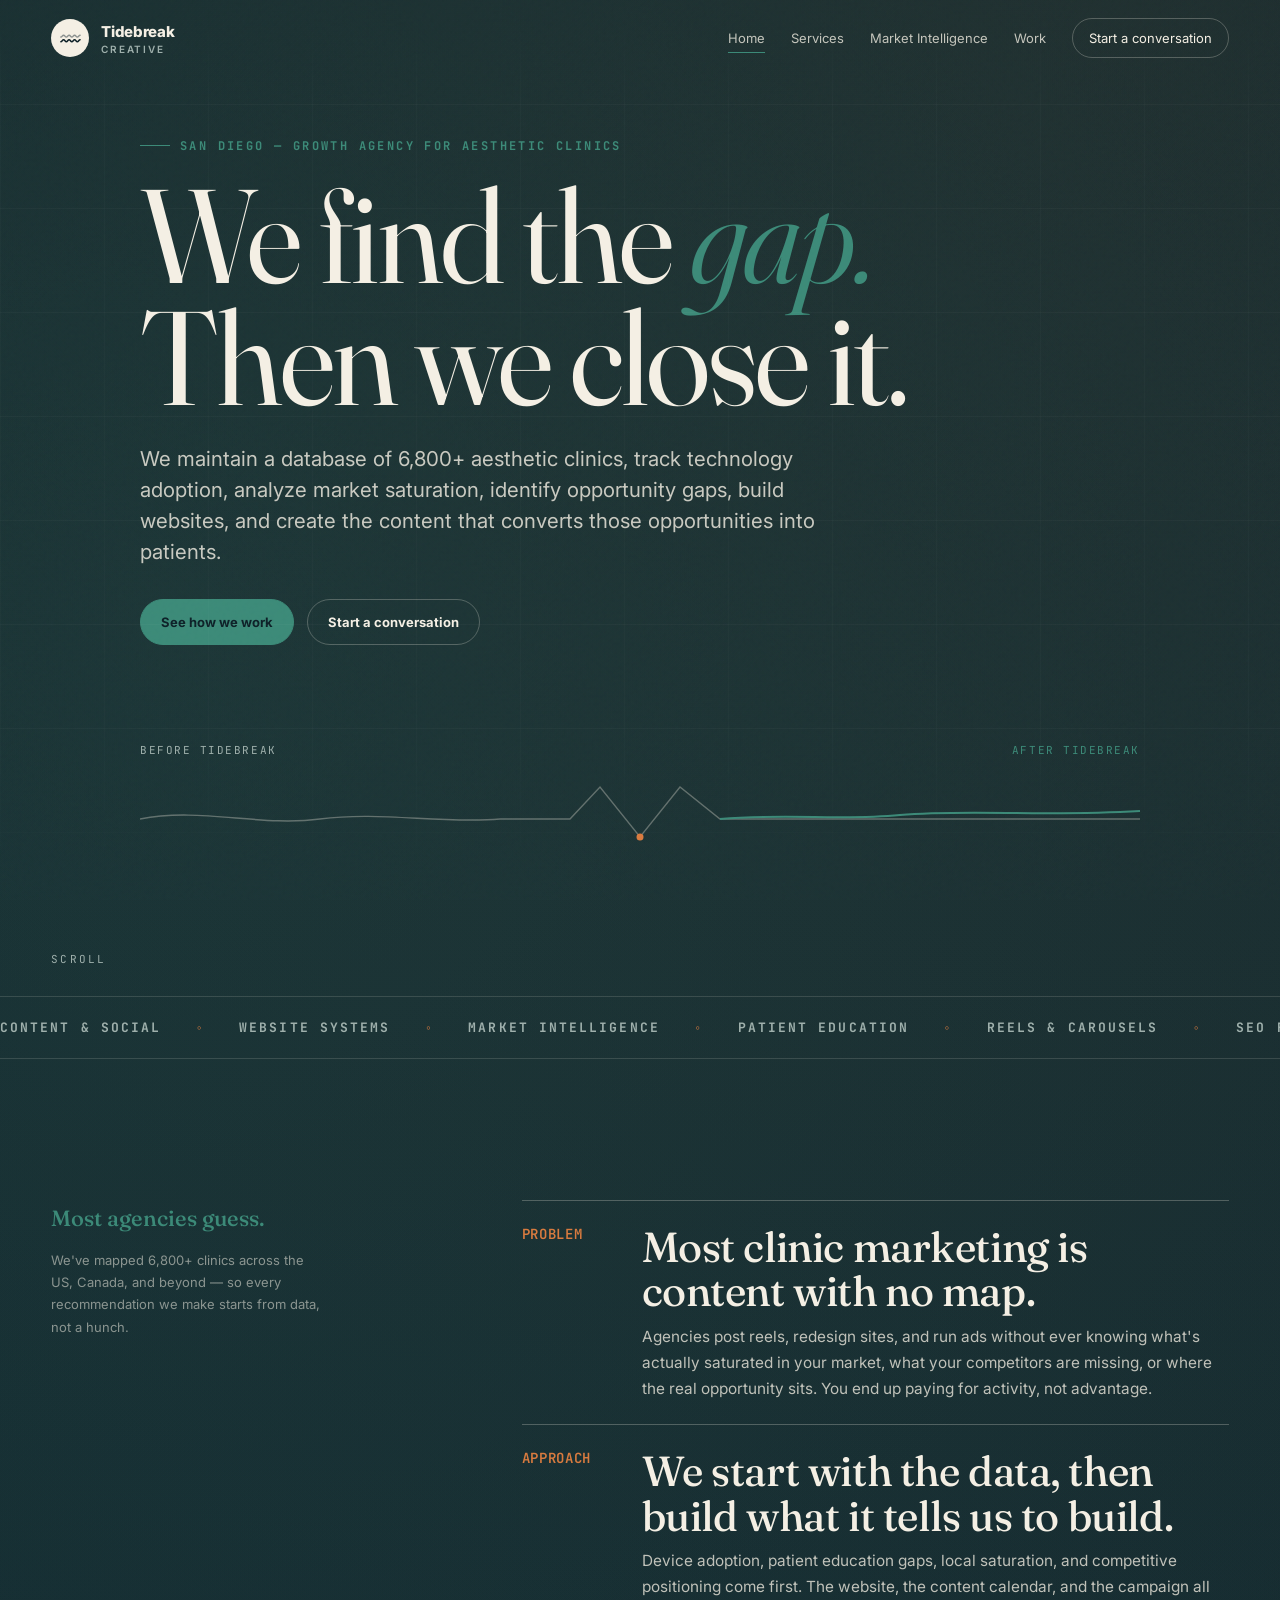
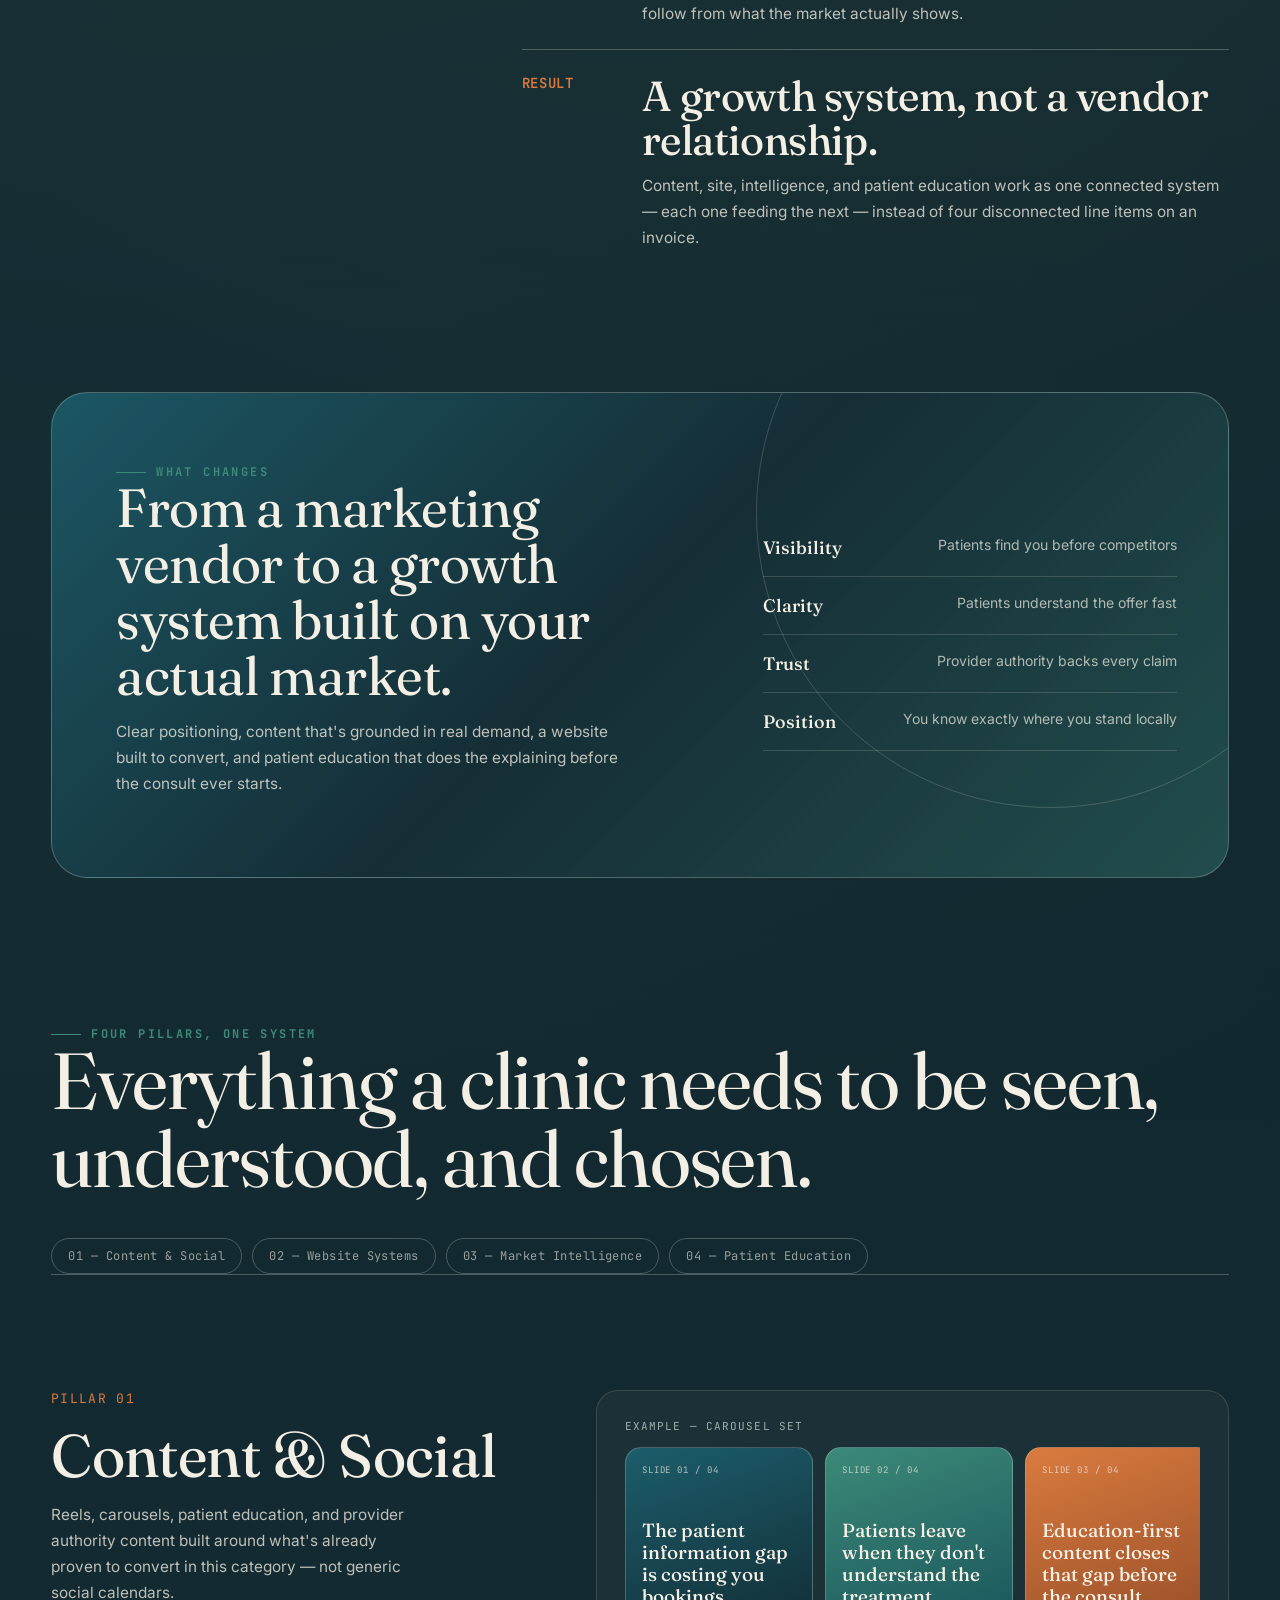
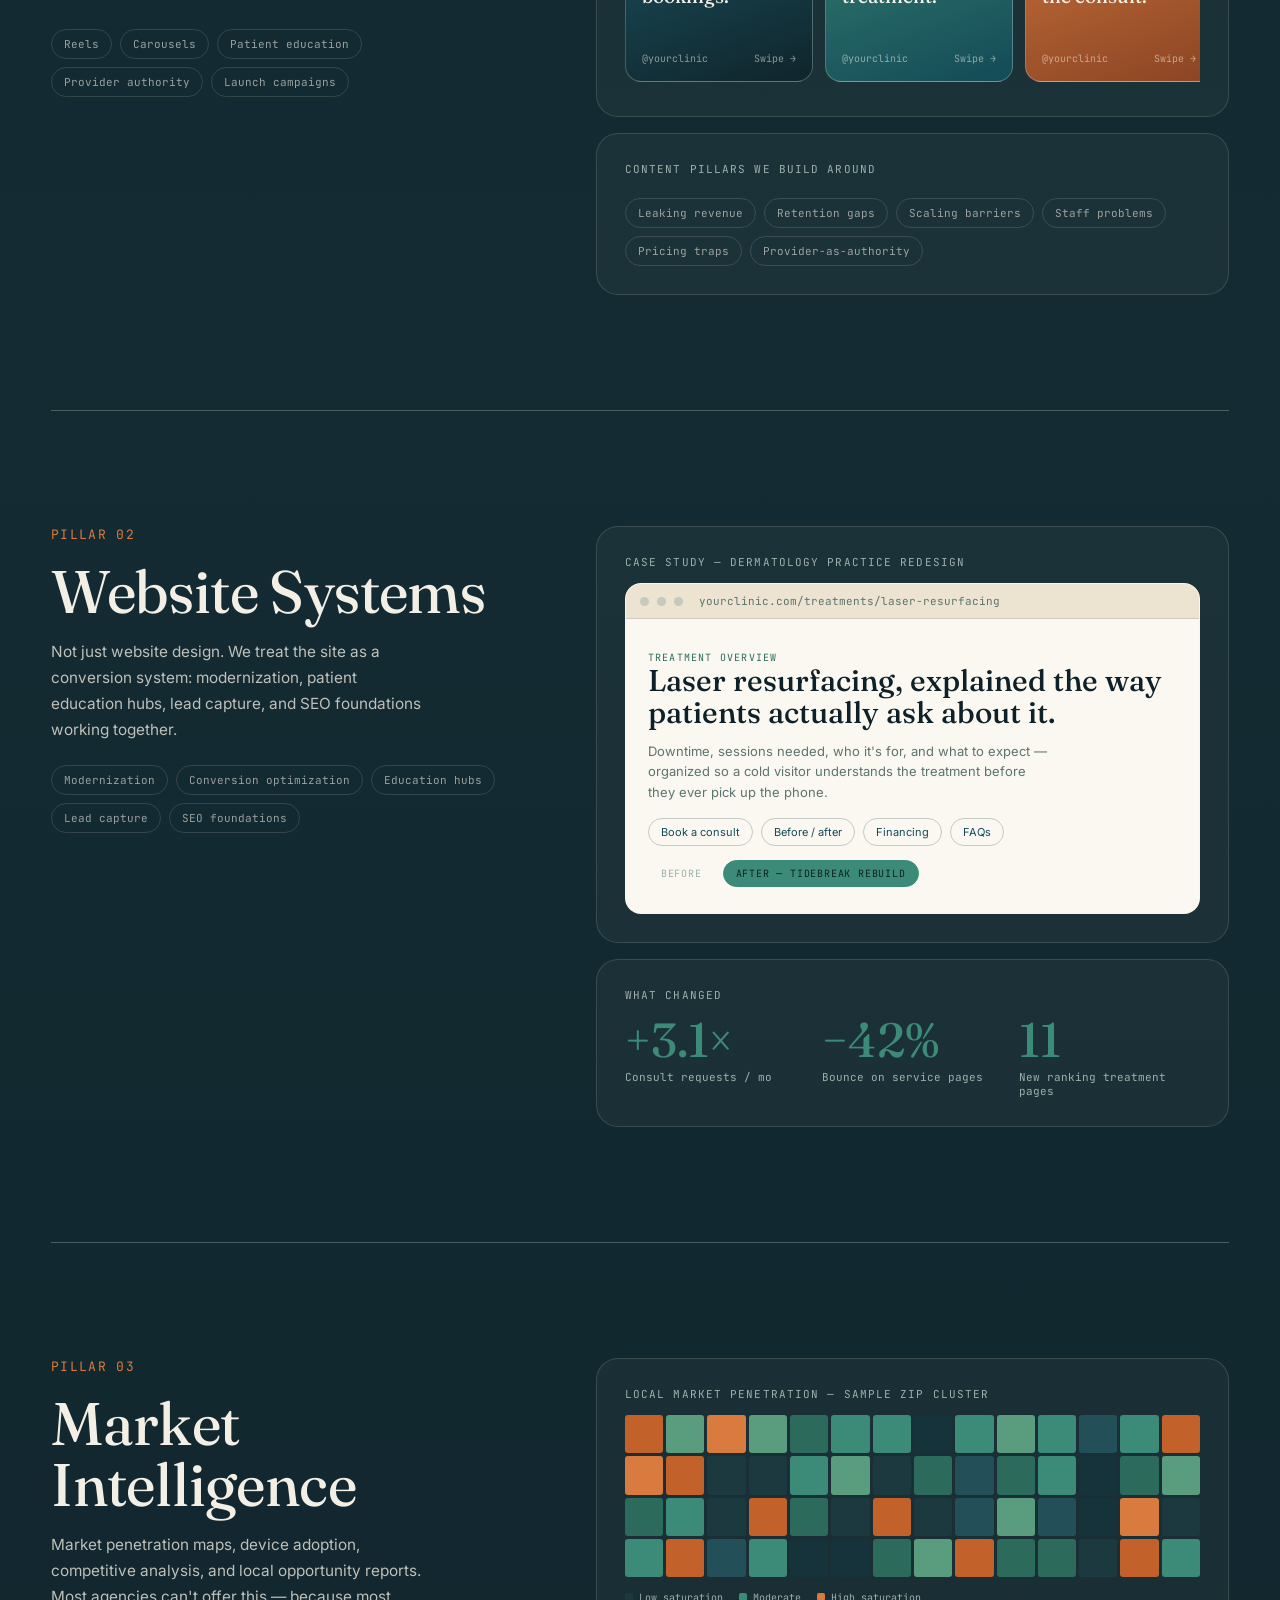
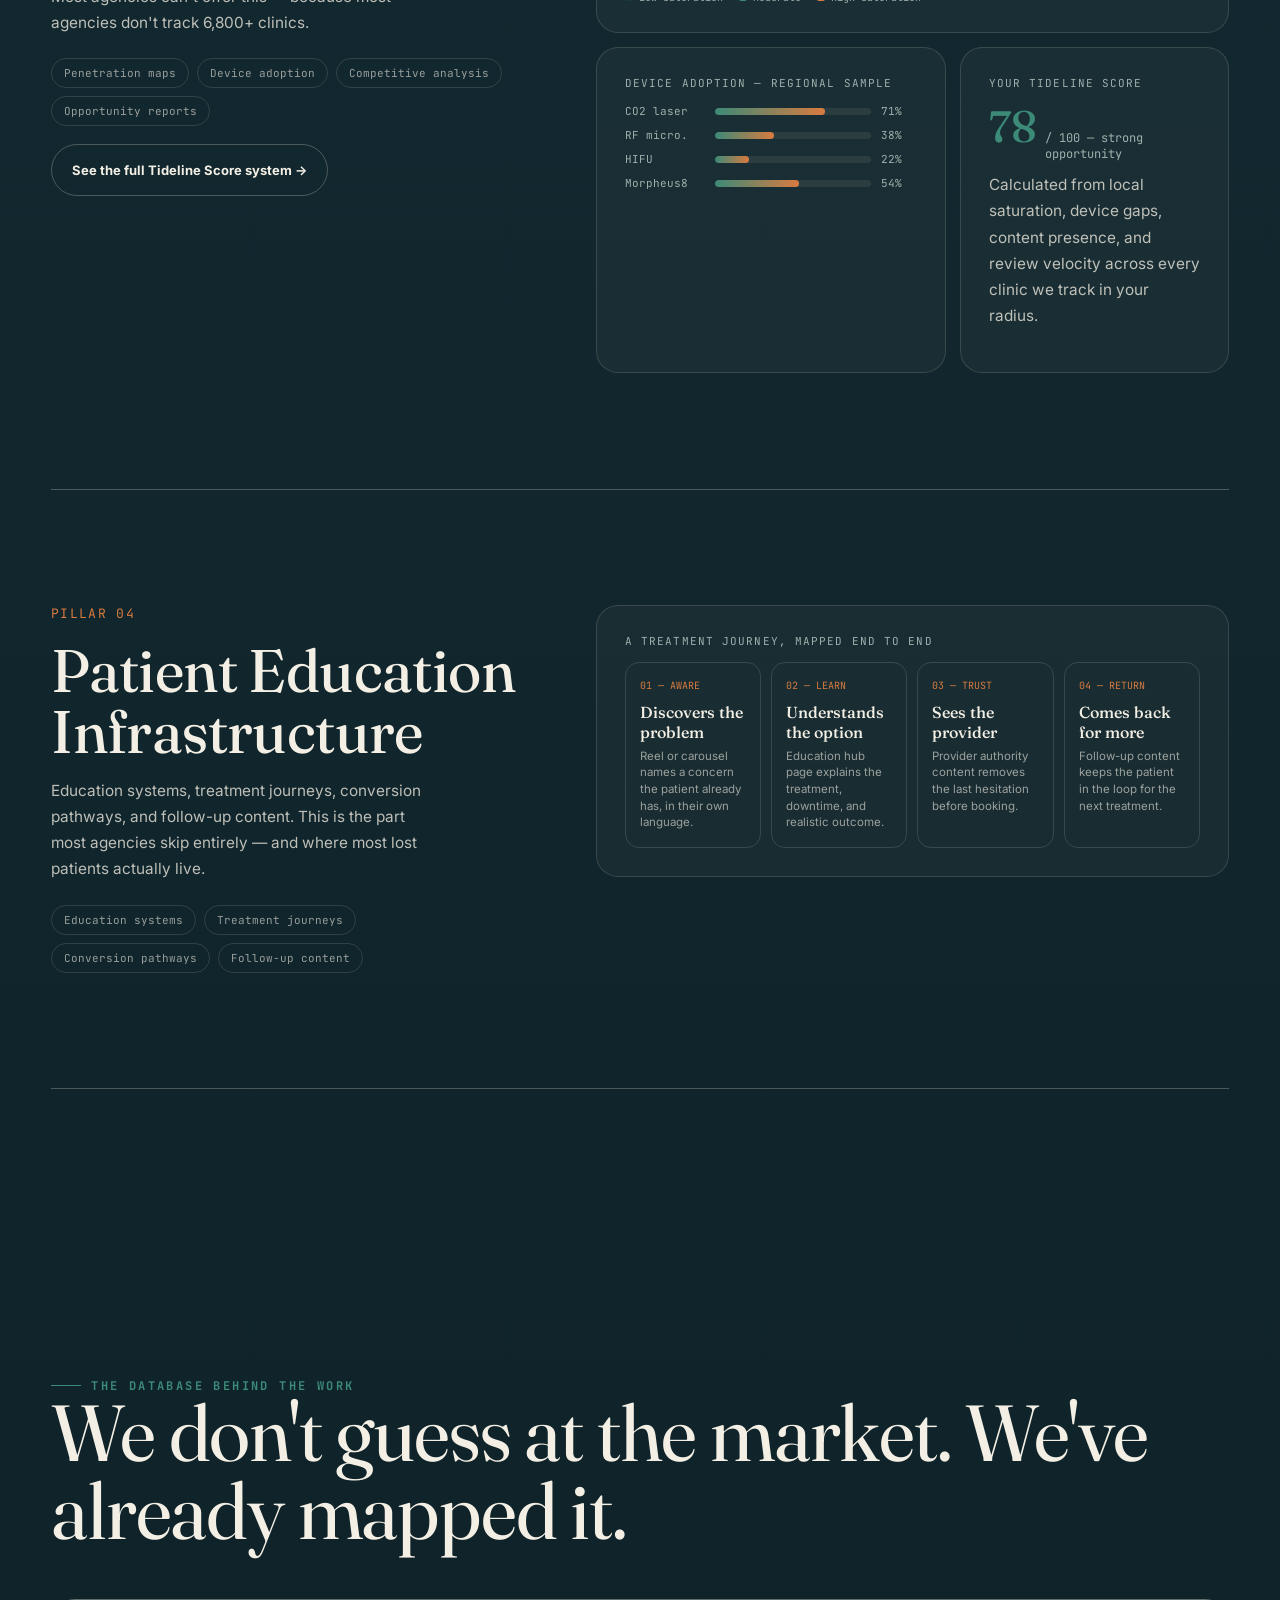
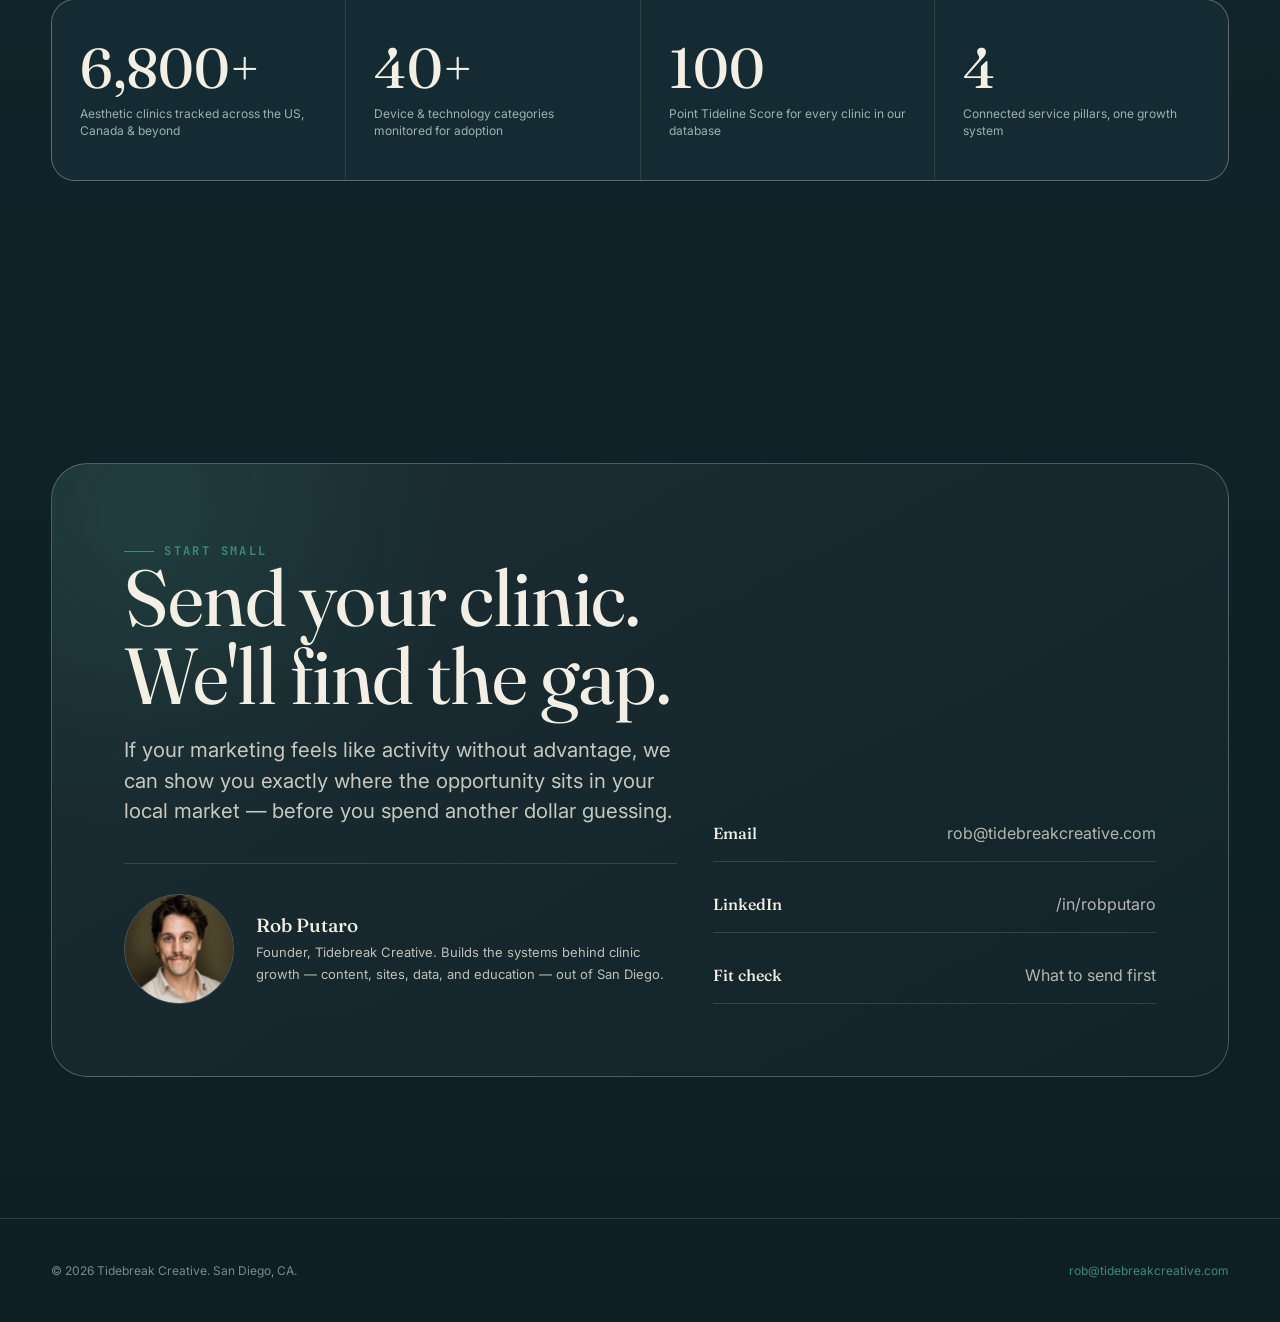
==== index.html @ 3b5b69ea "Add files via upload" ====
<!doctype html>
<html lang="en">
<head>
  <meta charset="utf-8" />
  <meta name="viewport" content="width=device-width, initial-scale=1" />
  <title>Tidebreak Creative | Growth Agency for Aesthetic & Dermatology Clinics</title>
  <meta name="description" content="Tidebreak Creative is a San Diego growth agency for medspa, dermatology, and aesthetic clinics. Content, websites, market intelligence, and patient education built on a database of 6,800+ clinics." />
  <meta name="robots" content="index, follow" />
  <meta property="og:title" content="Tidebreak Creative | Clinic Growth Agency" />
  <meta property="og:description" content="Content, websites, market intelligence, and patient education systems for aesthetic and dermatology clinics." />
  <meta property="og:type" content="website" />
  <link rel="stylesheet" href="styles.css" />
</head>
<body>
  <div class="progress" aria-hidden="true"></div>
  <nav class="nav" aria-label="Primary navigation">
    <a class="brand" href="index.html" aria-label="Tidebreak Creative home">
      <span class="brand-mark">
        <svg viewBox="0 0 24 24" fill="none"><path d="M2 16c1.5 0 1.5-2 3-2s1.5 2 3 2 1.5-2 3-2 1.5 2 3 2 1.5-2 3-2 1.5 2 3 2 1.5-2 3-2" stroke="currentColor" stroke-width="1.6" stroke-linecap="round"/><path d="M2 11c1.5 0 1.5-2 3-2s1.5 2 3 2 1.5-2 3-2 1.5 2 3 2 1.5-2 3-2 1.5 2 3 2 1.5-2 3-2" stroke="currentColor" stroke-width="1.6" stroke-linecap="round" opacity=".45"/></svg>
      </span>
      <span>Tidebreak <small>Creative</small></span>
    </a>
    <div class="nav-links">
      <a class="active" href="index.html">Home</a>
      <a href="services.html">Services</a>
      <a href="intelligence.html">Market Intelligence</a>
      <a href="work.html">Work</a>
      <a class="nav-cta" href="contact.html">Start a conversation</a>
    </div>
    <button class="menu-toggle" aria-expanded="false" aria-controls="mobile-panel">Menu</button>
  </nav>

  <div class="mobile-panel" id="mobile-panel">
    <a href="index.html">Home</a>
    <a href="services.html">Services</a>
    <a href="intelligence.html">Market Intelligence</a>
    <a href="work.html">Work</a>
    <a href="contact.html">Contact</a>
  </div>

  <main class="site-shell">
    <section class="section hero">
      <div class="inner hero-grid">
        <div class="hero-copy">
          <span class="eyebrow reveal">San Diego — growth agency for aesthetic clinics</span>
          <h1 class="display reveal delay-1">We find the <em>gap.</em> Then we close it.</h1>
          <p class="lead reveal delay-2">We maintain a database of 6,800+ aesthetic clinics, track technology adoption, analyze market saturation, identify opportunity gaps, build websites, and create the content that converts those opportunities into patients.</p>
          <div class="hero-actions reveal delay-3">
            <a class="btn btn-primary" href="services.html">See how we work</a>
            <a class="btn btn-secondary" href="contact.html">Start a conversation</a>
          </div>
        </div>
        <div class="breakline reveal delay-3" aria-hidden="true">
          <span class="breakline-label">Before Tidebreak</span>
          <span class="breakline-label right">After Tidebreak</span>
          <svg viewBox="0 0 1000 86" preserveAspectRatio="none">
            <path d="M0,50 C 60,38 120,58 180,50 C 240,42 300,55 360,50 L 430,50 L 460,18 L 500,68 L 540,18 L 580,50 L 1000,50" fill="none" stroke="rgba(244,239,228,0.32)" stroke-width="1.4"/>
            <path d="M580,50 C 650,44 700,52 760,46 C 830,40 900,48 1000,42" fill="none" stroke="#3c8a78" stroke-width="2"/>
            <circle cx="500" cy="68" r="3.5" fill="#d97b3f"/>
          </svg>
        </div>
      </div>
      <div class="scroll-cue">Scroll</div>
    </section>

    <section class="marquee" aria-label="Capabilities">
      <div class="marquee-track">
        <span>Content & social</span><span>Website systems</span><span>Market intelligence</span><span>Patient education</span><span>Reels & carousels</span><span>SEO foundations</span><span>Lead capture</span><span>Provider authority</span>
        <span>Content & social</span><span>Website systems</span><span>Market intelligence</span><span>Patient education</span><span>Reels & carousels</span><span>SEO foundations</span><span>Lead capture</span><span>Provider authority</span>
      </div>
    </section>

    <section class="section">
      <div class="inner split-intro">
        <div class="sticky-label reveal">
          <b>Most agencies guess.</b>
          We've mapped 6,800+ clinics across the US, Canada, and beyond — so every recommendation we make starts from data, not a hunch.
        </div>
        <div class="editorial-stack">
          <div class="editorial-panel reveal">
            <div class="num">PROBLEM</div>
            <div>
              <h3>Most clinic marketing is content with no map.</h3>
              <p>Agencies post reels, redesign sites, and run ads without ever knowing what's actually saturated in your market, what your competitors are missing, or where the real opportunity sits. You end up paying for activity, not advantage.</p>
            </div>
          </div>
          <div class="editorial-panel reveal delay-1">
            <div class="num">APPROACH</div>
            <div>
              <h3>We start with the data, then build what it tells us to build.</h3>
              <p>Device adoption, patient education gaps, local saturation, and competitive positioning come first. The website, the content calendar, and the campaign all follow from what the market actually shows.</p>
            </div>
          </div>
          <div class="editorial-panel reveal delay-2">
            <div class="num">RESULT</div>
            <div>
              <h3>A growth system, not a vendor relationship.</h3>
              <p>Content, site, intelligence, and patient education work as one connected system — each one feeding the next — instead of four disconnected line items on an invoice.</p>
            </div>
          </div>
        </div>
      </div>
    </section>

    <section class="tilt-band">
      <div class="inner reveal">
        <div class="tilt-copy">
          <span class="eyebrow">What changes</span>
          <h2 class="midline">From a marketing vendor to a growth system built on your actual market.</h2>
          <p>Clear positioning, content that's grounded in real demand, a website built to convert, and patient education that does the explaining before the consult ever starts.</p>
        </div>
        <div class="tilt-meter">
          <div class="meter-row"><strong>Visibility</strong><span>Patients find you before competitors</span></div>
          <div class="meter-row"><strong>Clarity</strong><span>Patients understand the offer fast</span></div>
          <div class="meter-row"><strong>Trust</strong><span>Provider authority backs every claim</span></div>
          <div class="meter-row"><strong>Position</strong><span>You know exactly where you stand locally</span></div>
        </div>
      </div>
    </section>

    <!-- ============ PILLARS ============ -->
    <section class="section" id="pillars">
      <div class="inner">
        <span class="eyebrow reveal">Four pillars, one system</span>
        <h2 class="headline reveal delay-1">Everything a clinic needs to be seen, understood, and chosen.</h2>
        <div class="pillar-index reveal delay-2">
          <a class="pillar-chip" href="#pillar-1">01 — Content & Social</a>
          <a class="pillar-chip" href="#pillar-2">02 — Website Systems</a>
          <a class="pillar-chip" href="#pillar-3">03 — Market Intelligence</a>
          <a class="pillar-chip" href="#pillar-4">04 — Patient Education</a>
        </div>

        <!-- PILLAR 1: CONTENT & SOCIAL -->
        <article class="pillar" id="pillar-1">
          <div class="pillar-meta reveal">
            <span class="pillar-num">PILLAR 01</span>
            <h3>Content & Social</h3>
            <p>Reels, carousels, patient education, and provider authority content built around what's already proven to convert in this category — not generic social calendars.</p>
            <div class="pillar-tags">
              <span>Reels</span><span>Carousels</span><span>Patient education</span><span>Provider authority</span><span>Launch campaigns</span>
            </div>
          </div>
          <div class="pillar-proof">
            <div class="proof-card">
              <span class="proof-label">Example — carousel set</span>
              <div class="carousel-strip">
                <div class="carousel-slide s1">
                  <span class="cs-tag">Slide 01 / 04</span>
                  <span class="cs-title">The patient information gap is costing you bookings.</span>
                  <div class="cs-foot"><span>@yourclinic</span><span>Swipe →</span></div>
                </div>
                <div class="carousel-slide s2">
                  <span class="cs-tag">Slide 02 / 04</span>
                  <span class="cs-title">Patients leave when they don't understand the treatment.</span>
                  <div class="cs-foot"><span>@yourclinic</span><span>Swipe →</span></div>
                </div>
                <div class="carousel-slide s3">
                  <span class="cs-tag">Slide 03 / 04</span>
                  <span class="cs-title">Education-first content closes that gap before the consult.</span>
                  <div class="cs-foot"><span>@yourclinic</span><span>Swipe →</span></div>
                </div>
                <div class="carousel-slide s4">
                  <span class="cs-tag">Slide 04 / 04</span>
                  <span class="cs-title">Book a consult — link in bio.</span>
                  <div class="cs-foot"><span>@yourclinic</span><span>Saved 412×</span></div>
                </div>
              </div>
            </div>
            <div class="proof-card">
              <span class="proof-label">Content pillars we build around</span>
              <div class="pillar-tags">
                <span>Leaking revenue</span><span>Retention gaps</span><span>Scaling barriers</span><span>Staff problems</span><span>Pricing traps</span><span>Provider-as-authority</span>
              </div>
            </div>
          </div>
        </article>

        <!-- PILLAR 2: WEBSITE SYSTEMS -->
        <article class="pillar" id="pillar-2">
          <div class="pillar-meta reveal">
            <span class="pillar-num">PILLAR 02</span>
            <h3>Website Systems</h3>
            <p>Not just website design. We treat the site as a conversion system: modernization, patient education hubs, lead capture, and SEO foundations working together.</p>
            <div class="pillar-tags">
              <span>Modernization</span><span>Conversion optimization</span><span>Education hubs</span><span>Lead capture</span><span>SEO foundations</span>
            </div>
          </div>
          <div class="pillar-proof">
            <div class="proof-card">
              <span class="proof-label">Case study — dermatology practice redesign</span>
              <div class="browser-mock">
                <div class="browser-chrome">
                  <span class="browser-dot"></span><span class="browser-dot"></span><span class="browser-dot"></span>
                  <span class="browser-url">yourclinic.com/treatments/laser-resurfacing</span>
                </div>
                <div class="browser-body">
                  <span class="bb-eyebrow">Treatment overview</span>
                  <div class="bb-h">Laser resurfacing, explained the way patients actually ask about it.</div>
                  <p class="bb-p">Downtime, sessions needed, who it's for, and what to expect — organized so a cold visitor understands the treatment before they ever pick up the phone.</p>
                  <div class="bb-row">
                    <span class="bb-chip">Book a consult</span>
                    <span class="bb-chip">Before / after</span>
                    <span class="bb-chip">Financing</span>
                    <span class="bb-chip">FAQs</span>
                  </div>
                  <div class="before-after-toggle">
                    <span class="ba-pill">Before</span>
                    <span class="ba-pill active">After — Tidebreak rebuild</span>
                  </div>
                </div>
              </div>
            </div>
            <div class="proof-card">
              <span class="proof-label">What changed</span>
              <div class="case-stats" style="margin-top:0;">
                <div class="case-stat"><div class="num">+3.1×</div><div class="label">Consult requests / mo</div></div>
                <div class="case-stat"><div class="num">−42%</div><div class="label">Bounce on service pages</div></div>
                <div class="case-stat"><div class="num">11</div><div class="label">New ranking treatment pages</div></div>
              </div>
            </div>
          </div>
        </article>

        <!-- PILLAR 3: MARKET INTELLIGENCE -->
        <article class="pillar" id="pillar-3">
          <div class="pillar-meta reveal">
            <span class="pillar-num">PILLAR 03</span>
            <h3>Market Intelligence</h3>
            <p>Market penetration maps, device adoption, competitive analysis, and local opportunity reports. Most agencies can't offer this — because most agencies don't track 6,800+ clinics.</p>
            <div class="pillar-tags">
              <span>Penetration maps</span><span>Device adoption</span><span>Competitive analysis</span><span>Opportunity reports</span>
            </div>
            <p style="margin-top:18px;"><a class="btn btn-secondary" href="intelligence.html" style="display:inline-flex;">See the full Tideline Score system →</a></p>
          </div>
          <div class="pillar-proof">
            <div class="intel-grid">
              <div class="proof-card">
                <span class="proof-label">Local market penetration — sample ZIP cluster</span>
                <div class="score-map" id="scoreMap"></div>
                <div class="score-legend">
                  <span><span class="legend-dot" style="background:#1c3940;"></span>Low saturation</span>
                  <span><span class="legend-dot" style="background:#3c8a78;"></span>Moderate</span>
                  <span><span class="legend-dot" style="background:#d97b3f;"></span>High saturation</span>
                </div>
              </div>
              <div class="proof-card">
                <span class="proof-label">Device adoption — regional sample</span>
                <div class="device-bars">
                  <div class="dbar-row"><span>CO2 laser</span><div class="dbar-track"><div class="dbar-fill" style="width:71%;"></div></div><span>71%</span></div>
                  <div class="dbar-row"><span>RF micro.</span><div class="dbar-track"><div class="dbar-fill" style="width:38%;"></div></div><span>38%</span></div>
                  <div class="dbar-row"><span>HIFU</span><div class="dbar-track"><div class="dbar-fill" style="width:22%;"></div></div><span>22%</span></div>
                  <div class="dbar-row"><span>Morpheus8</span><div class="dbar-track"><div class="dbar-fill" style="width:54%;"></div></div><span>54%</span></div>
                </div>
              </div>
              <div class="proof-card">
                <span class="proof-label">Your Tideline Score</span>
                <div class="score-stat"><span class="num">78</span><span class="unit">/ 100 — strong opportunity</span></div>
                <p style="margin-top:10px;">Calculated from local saturation, device gaps, content presence, and review velocity across every clinic we track in your radius.</p>
              </div>
            </div>
          </div>
        </article>

        <!-- PILLAR 4: PATIENT EDUCATION INFRASTRUCTURE -->
        <article class="pillar" id="pillar-4">
          <div class="pillar-meta reveal">
            <span class="pillar-num">PILLAR 04</span>
            <h3>Patient Education Infrastructure</h3>
            <p>Education systems, treatment journeys, conversion pathways, and follow-up content. This is the part most agencies skip entirely — and where most lost patients actually live.</p>
            <div class="pillar-tags">
              <span>Education systems</span><span>Treatment journeys</span><span>Conversion pathways</span><span>Follow-up content</span>
            </div>
          </div>
          <div class="pillar-proof">
            <div class="proof-card">
              <span class="proof-label">A treatment journey, mapped end to end</span>
              <div class="journey-rail">
                <div class="journey-step"><span class="js-num">01 — AWARE</span><h4>Discovers the problem</h4><p>Reel or carousel names a concern the patient already has, in their own language.</p></div>
                <div class="journey-step"><span class="js-num">02 — LEARN</span><h4>Understands the option</h4><p>Education hub page explains the treatment, downtime, and realistic outcome.</p></div>
                <div class="journey-step"><span class="js-num">03 — TRUST</span><h4>Sees the provider</h4><p>Provider authority content removes the last hesitation before booking.</p></div>
                <div class="journey-step"><span class="js-num">04 — RETURN</span><h4>Comes back for more</h4><p>Follow-up content keeps the patient in the loop for the next treatment.</p></div>
              </div>
            </div>
          </div>
        </article>
      </div>
    </section>

    <!-- ============ STATS ============ -->
    <section class="section">
      <div class="inner">
        <span class="eyebrow reveal">The database behind the work</span>
        <h2 class="headline reveal delay-1">We don't guess at the market. We've already mapped it.</h2>
        <div class="stat-band reveal delay-2">
          <div class="stat-cell"><div class="num">6,800+</div><div class="label">Aesthetic clinics tracked across the US, Canada & beyond</div></div>
          <div class="stat-cell"><div class="num">40+</div><div class="label">Device & technology categories monitored for adoption</div></div>
          <div class="stat-cell"><div class="num">100</div><div class="label">Point Tideline Score for every clinic in our database</div></div>
          <div class="stat-cell"><div class="num">4</div><div class="label">Connected service pillars, one growth system</div></div>
        </div>
      </div>
    </section>

    <!-- ============ CONTACT ============ -->
    <section class="section">
      <div class="inner contact-panel reveal">
        <div>
          <span class="eyebrow">Start small</span>
          <h2 class="headline">Send your clinic. We'll find the gap.</h2>
          <p class="lead">If your marketing feels like activity without advantage, we can show you exactly where the opportunity sits in your local market — before you spend another dollar guessing.</p>
          <div class="founder-strip">
            <div class="founder-photo"><img src="assets/headshot.jpg" alt="Rob Putaro, founder of Tidebreak Creative" onerror="this.style.display='none'" /></div>
            <div>
              <h4>Rob Putaro</h4>
              <p>Founder, Tidebreak Creative. Builds the systems behind clinic growth — content, sites, data, and education — out of San Diego.</p>
            </div>
          </div>
        </div>
        <div class="contact-links">
          <a class="contact-link" href="mailto:rob@tidebreakcreative.com?subject=Clinic growth conversation"><b>Email</b><span>rob@tidebreakcreative.com</span></a>
          <a class="contact-link" href="https://www.linkedin.com/in/robputaro/" target="_blank" rel="noreferrer"><b>LinkedIn</b><span>/in/robputaro</span></a>
          <a class="contact-link" href="contact.html"><b>Fit check</b><span>What to send first</span></a>
        </div>
      </div>
    </section>
  </main>

  <footer class="footer">
    <div class="inner">
      <span>© <span data-year></span> Tidebreak Creative. San Diego, CA.</span>
      <span><a href="mailto:rob@tidebreakcreative.com">rob@tidebreakcreative.com</a></span>
    </div>
  </footer>

  <script src="script.js"></script>
  <script>
    // Generate the market saturation map deterministically
    (function() {
      const grid = document.getElementById('scoreMap');
      if (!grid) return;
      const colors = ['#16323a', '#1c3940', '#235058', '#2c6b5c', '#3c8a78', '#5a9d7e', '#c2622a', '#d97b3f'];
      const weights = [3, 5, 6, 8, 7, 5, 3, 2];
      const pool = [];
      colors.forEach((c, i) => { for (let n = 0; n < weights[i]; n++) pool.push(c); });
      let seed = 42;
      function rand() { seed = (seed * 9301 + 49297) % 233280; return seed / 233280; }
      for (let i = 0; i < 56; i++) {
        const cell = document.createElement('div');
        cell.className = 'score-cell';
        cell.style.background = pool[Math.floor(rand() * pool.length)];
        grid.appendChild(cell);
      }
    })();
  </script>
</body>
</html>
---- styles.css ----
@import url('https://fonts.googleapis.com/css2?family=Fraunces:ital,opsz,wght@0,9..144,300..900;1,9..144,300..900&family=Inter:wght@400;500;600;700;800;900&family=JetBrains+Mono:wght@400;500;600&display=swap');

:root {
  --ink: #0e2128;
  --ink-2: #142b33;
  --ink-3: #1a343d;
  --deep: #134a56;
  --deep-2: #1c5d6b;
  --break: #3c8a78;
  --break-2: #2c6b5c;
  --flare: #d97b3f;
  --flare-2: #c2622a;
  --paper: #f4efe4;
  --sand: #ece3d1;
  --bone: #fbf8f1;
  --mist: #9fb0ac;
  --muted: #5c7470;
  --line: rgba(244, 239, 228, 0.14);
  --line-strong: rgba(244, 239, 228, 0.26);
  --line-dark: rgba(14, 33, 40, 0.12);
  --line-dark-strong: rgba(14, 33, 40, 0.22);
  --shadow: rgba(8, 18, 22, 0.5);
  --max: 1220px;
  --pad: clamp(20px, 4vw, 60px);
  --serif: 'Fraunces', Georgia, serif;
  --sans: 'Inter', system-ui, -apple-system, BlinkMacSystemFont, 'Segoe UI', sans-serif;
  --mono: 'JetBrains Mono', ui-monospace, 'SF Mono', monospace;
}

* { box-sizing: border-box; }
html { scroll-behavior: smooth; }
body {
  margin: 0;
  background:
    radial-gradient(circle at 14% 8%, rgba(60, 138, 120, 0.16), transparent 32%),
    radial-gradient(circle at 86% 0%, rgba(217, 123, 63, 0.08), transparent 28%),
    linear-gradient(180deg, #0e2128 0%, #142b33 46%, #0d1f25 100%);
  color: var(--paper);
  font-family: var(--sans);
  overflow-x: hidden;
  cursor: default;
}

body::before {
  content: '';
  position: fixed;
  inset: 0;
  pointer-events: none;
  z-index: 9998;
  background-image:
    linear-gradient(rgba(255,255,255,0.028) 1px, transparent 1px),
    linear-gradient(90deg, rgba(255,255,255,0.02) 1px, transparent 1px);
  background-size: 104px 104px;
  mask-image: linear-gradient(to bottom, transparent, black 12%, black 80%, transparent);
}

body::after {
  content: '';
  position: fixed;
  inset: 0;
  pointer-events: none;
  z-index: 9999;
  opacity: 0.14;
  background-image: url("data:image/svg+xml,%3Csvg viewBox='0 0 250 250' xmlns='http://www.w3.org/2000/svg'%3E%3Cfilter id='n'%3E%3CfeTurbulence type='fractalNoise' baseFrequency='.9' numOctaves='3' stitchTiles='stitch'/%3E%3C/filter%3E%3Crect width='250' height='250' filter='url(%23n)' opacity='.4'/%3E%3C/svg%3E");
  mix-blend-mode: soft-light;
}

a { color: inherit; text-decoration: none; }
p { color: rgba(244,239,228,.76); line-height: 1.7; font-size: clamp(15px, 1.2vw, 18px); }
img, svg { max-width: 100%; display: block; }
button, input, textarea { font: inherit; }

::selection { background: var(--break); color: var(--ink); }

.progress {
  position: fixed;
  top: 0;
  left: 0;
  height: 3px;
  width: 0%;
  z-index: 10020;
  background: linear-gradient(90deg, var(--break), var(--flare));
}

.site-shell { position: relative; z-index: 1; }

/* ---------- NAV ---------- */
.nav {
  position: fixed;
  top: 0;
  left: 0;
  width: 100%;
  z-index: 10000;
  display: flex;
  align-items: center;
  justify-content: space-between;
  padding: 18px var(--pad);
  border-bottom: 1px solid transparent;
  transition: background .25s ease, border-color .25s ease, padding .25s ease, backdrop-filter .25s ease;
}
.nav.scrolled {
  padding-top: 12px;
  padding-bottom: 12px;
  background: rgba(14, 33, 40, 0.78);
  border-bottom-color: var(--line);
  backdrop-filter: blur(18px);
}
.brand {
  display: flex;
  align-items: center;
  gap: 12px;
  letter-spacing: -.02em;
  font-weight: 800;
  font-size: 15px;
}
.brand-mark {
  width: 38px;
  height: 38px;
  display: grid;
  place-items: center;
  position: relative;
  color: var(--ink);
  background: var(--paper);
  border-radius: 50%;
  font-size: 0;
  overflow: hidden;
}
.brand-mark svg { width: 22px; height: 22px; }
.brand small {
  display: block;
  color: var(--mist);
  font-weight: 600;
  font-size: 10px;
  letter-spacing: .18em;
  text-transform: uppercase;
  margin-top: 2px;
}
.nav-links {
  display: flex;
  align-items: center;
  gap: 26px;
  font-size: 13px;
  color: rgba(244,239,228,.78);
}
.nav-links a { position: relative; }
.nav-links a::after {
  content: '';
  position: absolute;
  left: 0;
  right: 0;
  bottom: -7px;
  height: 1px;
  background: var(--break);
  transform: scaleX(0);
  transform-origin: left;
  transition: transform .25s ease;
}
.nav-links a:hover::after, .nav-links a.active::after { transform: scaleX(1); }
.nav-cta {
  border: 1px solid var(--line-strong);
  padding: 11px 16px;
  border-radius: 999px;
  color: var(--paper);
  transition: background .25s ease, color .25s ease, transform .25s ease, border-color .25s ease;
}
.nav-cta:hover { background: var(--break); color: var(--ink); transform: translateY(-1px); border-color: var(--break); }
.menu-toggle {
  display: none;
  border: 1px solid var(--line-strong);
  background: transparent;
  color: var(--paper);
  border-radius: 999px;
  padding: 9px 14px;
}

.mobile-panel {
  position: fixed;
  inset: 0;
  z-index: 9990;
  background: rgba(14,33,40,.97);
  transform: translateY(-105%);
  transition: transform .36s cubic-bezier(.76,0,.24,1);
  padding: 94px var(--pad) 38px;
  display: flex;
  flex-direction: column;
  gap: 18px;
}
.mobile-panel.open { transform: translateY(0); }
.mobile-panel a {
  font-family: var(--serif);
  font-size: clamp(36px, 11vw, 64px);
  letter-spacing: -.03em;
  line-height: .98;
  border-bottom: 1px solid var(--line);
  padding-bottom: 14px;
}

main { min-height: 100vh; }
.section {
  padding: clamp(88px, 11vw, 150px) var(--pad);
  position: relative;
}
.inner { max-width: var(--max); margin: 0 auto; }

.eyebrow {
  display: inline-flex;
  align-items: center;
  gap: 10px;
  color: var(--break);
  text-transform: uppercase;
  letter-spacing: .2em;
  font-size: 12px;
  font-weight: 700;
  font-family: var(--mono);
}
.eyebrow::before {
  content: '';
  width: 30px;
  height: 1px;
  background: currentColor;
}

.display {
  font-family: var(--serif);
  font-optical-sizing: auto;
  font-weight: 380;
  line-height: .92;
  letter-spacing: -.02em;
  font-size: clamp(58px, 10.4vw, 142px);
  margin: 20px 0 0;
}
.display em, .serif-em {
  font-family: var(--serif);
  font-style: italic;
  font-weight: 340;
  color: var(--break);
}
.headline {
  font-family: var(--serif);
  font-weight: 400;
  letter-spacing: -.015em;
  line-height: .98;
  font-size: clamp(40px, 6.2vw, 92px);
  margin: 0;
}
.midline {
  font-family: var(--serif);
  font-size: clamp(30px, 4.2vw, 60px);
  line-height: 1.04;
  letter-spacing: -.01em;
  font-weight: 400;
  margin: 0;
}
.lead {
  font-size: clamp(17px, 1.6vw, 23px);
  line-height: 1.5;
  color: rgba(244,239,228,.8);
}

/* ---------- HERO ---------- */
.hero {
  min-height: 100vh;
  display: grid;
  align-items: center;
  padding-top: 130px;
  overflow: hidden;
}
.hero-grid {
  display: grid;
  grid-template-columns: 1fr;
  gap: clamp(30px, 5vw, 60px);
}
.hero-copy { max-width: 900px; }
.hero .lead { max-width: 680px; margin: 26px 0 0; }
.hero-actions {
  margin-top: 32px;
  display: flex;
  gap: 13px;
  flex-wrap: wrap;
}
.btn {
  display: inline-flex;
  align-items: center;
  gap: 10px;
  border: 1px solid var(--line-strong);
  border-radius: 999px;
  padding: 14px 20px;
  font-weight: 700;
  font-size: 13px;
  transition: transform .25s ease, background .25s ease, color .25s ease, border-color .25s ease;
}
.btn:hover { transform: translateY(-2px); }
.btn-primary { background: var(--break); color: var(--ink); border-color: var(--break); }
.btn-primary:hover { background: var(--paper); border-color: var(--paper); }
.btn-secondary { color: var(--paper); }
.btn-secondary:hover { background: rgba(244,239,228,.08); }

/* Tidebreak signature line */
.breakline {
  margin-top: 64px;
  position: relative;
  height: 86px;
}
.breakline svg { width: 100%; height: 100%; display: block; }
.breakline-label {
  position: absolute;
  left: 0;
  top: -26px;
  font-family: var(--mono);
  font-size: 11px;
  letter-spacing: .14em;
  text-transform: uppercase;
  color: var(--mist);
}
.breakline-label.right { left: auto; right: 0; text-align: right; color: var(--break); }

.scroll-cue {
  position: absolute;
  bottom: 30px;
  left: var(--pad);
  font-size: 11px;
  letter-spacing: .2em;
  text-transform: uppercase;
  color: var(--mist);
  font-family: var(--mono);
}

/* ---------- MARQUEE ---------- */
.marquee {
  border-top: 1px solid var(--line);
  border-bottom: 1px solid var(--line);
  padding: 22px 0;
  overflow: hidden;
}
.marquee-track {
  display: flex;
  gap: 34px;
  white-space: nowrap;
  animation: roll 34s linear infinite;
  color: var(--mist);
  font-size: 13px;
  text-transform: uppercase;
  letter-spacing: .16em;
  font-weight: 700;
  font-family: var(--mono);
}
.marquee-track span { display: inline-flex; align-items: center; gap: 34px; }
.marquee-track span::after { content: '◦'; color: var(--flare); }
@keyframes roll { from { transform: translateX(0); } to { transform: translateX(-50%); } }

/* ---------- SPLIT INTRO ---------- */
.split-intro {
  display: grid;
  grid-template-columns: .7fr 1.3fr;
  gap: clamp(28px, 7vw, 100px);
  align-items: start;
}
.sticky-label {
  position: sticky;
  top: 110px;
  color: rgba(244,239,228,.52);
  font-size: 13px;
  line-height: 1.7;
  max-width: 270px;
}
.sticky-label b { color: var(--break); display: block; margin-bottom: 12px; font-family: var(--serif); font-size: 22px; font-weight: 500; }
.editorial-stack { display: grid; gap: 22px; }
.editorial-panel {
  border-top: 1px solid var(--line-strong);
  padding-top: 24px;
  display: grid;
  grid-template-columns: 100px 1fr;
  gap: 20px;
}
.editorial-panel .num {
  font-family: var(--mono);
  color: var(--flare);
  font-size: 14px;
  font-weight: 600;
  letter-spacing: .05em;
}
.editorial-panel h3 {
  margin: 0 0 10px;
  font-family: var(--serif);
  font-weight: 460;
  font-size: clamp(24px, 3.4vw, 42px);
  line-height: 1.06;
  letter-spacing: -.01em;
}
.editorial-panel p { margin: 0; max-width: 720px; }

/* ---------- TILT BAND ---------- */
.tilt-band { padding: 0 var(--pad); }
.tilt-band .inner {
  background:
    linear-gradient(135deg, rgba(28,93,107,.85), rgba(20,43,51,.6) 48%, rgba(60,138,120,.3)),
    #16323a;
  min-height: 360px;
  border-radius: 36px;
  border: 1px solid var(--line-strong);
  display: grid;
  grid-template-columns: 1.1fr .9fr;
  gap: 28px;
  align-items: center;
  overflow: hidden;
  position: relative;
}
.tilt-band .inner::after {
  content: '';
  position: absolute;
  right: -10%;
  top: -36%;
  width: 50%;
  aspect-ratio: 1;
  border: 1px solid rgba(244,239,228,.18);
  border-radius: 50%;
}
.tilt-copy { padding: clamp(28px, 5vw, 66px); position: relative; z-index: 1; }
.tilt-copy p { max-width: 600px; }
.tilt-meter { padding: clamp(26px, 4vw, 52px); position: relative; z-index: 1; }
.meter-row {
  border-bottom: 1px solid rgba(244,239,228,.16);
  padding: 17px 0;
  display: flex;
  justify-content: space-between;
  gap: 18px;
  color: rgba(244,239,228,.7);
  font-size: 14px;
}
.meter-row strong { color: var(--paper); font-family: var(--serif); font-size: 18px; font-weight: 500; }

/* ---------- PILLARS ---------- */
.pillar-index {
  display: flex;
  flex-wrap: wrap;
  gap: 10px;
  margin-top: 40px;
}
.pillar-chip {
  border: 1px solid var(--line-strong);
  border-radius: 999px;
  padding: 9px 16px;
  font-size: 12px;
  font-family: var(--mono);
  letter-spacing: .04em;
  color: rgba(244,239,228,.6);
  transition: color .2s ease, border-color .2s ease;
}
.pillar-chip:hover { color: var(--break); border-color: var(--break); }

.pillar {
  border-top: 1px solid var(--line-strong);
  padding: clamp(64px, 9vw, 120px) 0;
  display: grid;
  grid-template-columns: .85fr 1.15fr;
  gap: clamp(32px, 6vw, 80px);
  align-items: start;
}
.pillar:last-of-type { border-bottom: 1px solid var(--line-strong); }
.pillar-meta { position: sticky; top: 130px; }
.pillar-num { font-family: var(--mono); color: var(--flare); font-size: 13px; letter-spacing: .1em; margin-bottom: 18px; display: block; }
.pillar-meta h3 {
  font-family: var(--serif);
  font-size: clamp(34px, 5vw, 60px);
  line-height: 1.02;
  font-weight: 440;
  letter-spacing: -.01em;
  margin: 0 0 16px;
}
.pillar-meta p { max-width: 380px; }
.pillar-tags { display: flex; flex-wrap: wrap; gap: 8px; margin-top: 22px; }
.pillar-tags span {
  border: 1px solid var(--line);
  border-radius: 999px;
  padding: 7px 12px;
  color: rgba(244,239,228,.6);
  font-size: 11px;
  font-family: var(--mono);
}
.pillar-proof { display: grid; gap: 16px; }

/* generic proof card shell */
.proof-card {
  border: 1px solid var(--line);
  border-radius: 22px;
  background: rgba(244,239,228,.035);
  padding: clamp(18px, 2.4vw, 28px);
  overflow: hidden;
  position: relative;
}
.proof-label {
  font-family: var(--mono);
  font-size: 11px;
  letter-spacing: .1em;
  text-transform: uppercase;
  color: var(--mist);
  margin-bottom: 14px;
  display: block;
}

/* Carousel proof (Pillar 1) */
.carousel-strip { display: flex; gap: 12px; overflow-x: auto; padding-bottom: 6px; scrollbar-width: thin; }
.carousel-slide {
  flex: 0 0 188px;
  aspect-ratio: 4/5;
  border-radius: 16px;
  position: relative;
  overflow: hidden;
  display: flex;
  flex-direction: column;
  justify-content: space-between;
  padding: 16px;
  border: 1px solid var(--line-strong);
}
.carousel-slide.s1 { background: linear-gradient(160deg, #1c5d6b, #10242b); }
.carousel-slide.s2 { background: linear-gradient(160deg, #3c8a78, #134a56); }
.carousel-slide.s3 { background: linear-gradient(160deg, #d97b3f, #8a4524); }
.carousel-slide.s4 { background: linear-gradient(160deg, #f4efe4, #d8cbb0); }
.carousel-slide.s4 .cs-tag, .carousel-slide.s4 .cs-title { color: var(--ink); }
.cs-tag { font-family: var(--mono); font-size: 9px; letter-spacing: .1em; text-transform: uppercase; color: rgba(244,239,228,.7); }
.cs-title { font-family: var(--serif); font-size: 19px; line-height: 1.15; font-weight: 480; color: var(--paper); }
.cs-foot { display: flex; justify-content: space-between; align-items: center; font-size: 10px; color: rgba(244,239,228,.55); font-family: var(--mono); }

/* Website systems proof (Pillar 2) */
.browser-mock {
  border-radius: 16px;
  border: 1px solid var(--line-strong);
  overflow: hidden;
  background: var(--bone);
}
.browser-chrome {
  display: flex;
  align-items: center;
  gap: 8px;
  padding: 10px 14px;
  background: var(--sand);
  border-bottom: 1px solid var(--line-dark);
}
.browser-dot { width: 9px; height: 9px; border-radius: 50%; background: var(--mist); opacity: .5; }
.browser-url { margin-left: 8px; font-family: var(--mono); font-size: 11px; color: var(--muted); }
.browser-body { padding: 26px 22px; color: var(--ink); }
.bb-eyebrow { font-family: var(--mono); font-size: 10px; letter-spacing: .12em; text-transform: uppercase; color: var(--break-2); margin-bottom: 8px; }
.bb-h { font-family: var(--serif); font-size: clamp(22px,3vw,30px); line-height: 1.05; color: var(--ink); font-weight: 480; margin-bottom: 10px; }
.bb-p { font-size: 13px; color: var(--muted); line-height: 1.55; max-width: 400px; margin-bottom: 16px; }
.bb-row { display: flex; gap: 8px; flex-wrap: wrap; }
.bb-chip { border: 1px solid var(--line-dark-strong); border-radius: 999px; padding: 6px 12px; font-size: 11px; color: var(--deep); }
.before-after-toggle { display: flex; gap: 8px; margin-top: 14px; }
.ba-pill { font-family: var(--mono); font-size: 10px; letter-spacing: .08em; text-transform: uppercase; padding: 6px 12px; border-radius: 999px; border: 1px solid var(--line); color: var(--mist); }
.ba-pill.active { background: var(--break); color: var(--ink); border-color: var(--break); }

/* Market intelligence proof (Pillar 3) */
.intel-grid { display: grid; grid-template-columns: 1.3fr 1fr; gap: 14px; }
.intel-grid .proof-card:first-child { grid-column: 1 / -1; }
.score-map { display: grid; grid-template-columns: repeat(14, 1fr); gap: 3px; }
.score-cell { aspect-ratio: 1; border-radius: 3px; }
.score-legend { display: flex; gap: 16px; margin-top: 14px; font-family: var(--mono); font-size: 10px; color: var(--mist); align-items: center; }
.legend-dot { width: 8px; height: 8px; border-radius: 2px; display: inline-block; margin-right: 6px; }
.device-bars { display: grid; gap: 10px; }
.dbar-row { display: grid; grid-template-columns: 80px 1fr 36px; align-items: center; gap: 10px; font-size: 11px; font-family: var(--mono); color: var(--mist); }
.dbar-track { height: 7px; border-radius: 4px; background: rgba(244,239,228,.08); overflow: hidden; }
.dbar-fill { height: 100%; border-radius: 4px; background: linear-gradient(90deg, var(--break), var(--flare)); }
.score-stat { display: flex; align-items: baseline; gap: 8px; }
.score-stat .num { font-family: var(--serif); font-size: 44px; color: var(--break); font-weight: 460; line-height: 1; }
.score-stat .unit { font-family: var(--mono); font-size: 12px; color: var(--mist); }

/* Patient education proof (Pillar 4) */
.journey-rail { display: grid; grid-template-columns: repeat(4, 1fr); gap: 10px; }
.journey-step { border: 1px solid var(--line); border-radius: 14px; padding: 16px 14px; position: relative; }
.journey-step .js-num { font-family: var(--mono); font-size: 10px; color: var(--flare); margin-bottom: 10px; display: block; }
.journey-step h4 { font-family: var(--serif); font-size: 16px; font-weight: 500; margin: 0 0 6px; color: var(--paper); }
.journey-step p { font-size: 11.5px; margin: 0; color: rgba(244,239,228,.6); line-height: 1.45; }
.journey-arrow { display: none; }

.process-rail { display: grid; gap: 0; }

/* ---------- CASE STUDY ---------- */
.case-study {
  border-radius: 36px;
  border: 1px solid var(--line-strong);
  background: linear-gradient(160deg, rgba(244,239,228,.05), rgba(244,239,228,.015));
  padding: clamp(28px, 5vw, 64px);
  display: grid;
  grid-template-columns: .9fr 1.1fr;
  gap: clamp(28px, 5vw, 60px);
}
.case-tag { font-family: var(--mono); font-size: 11px; letter-spacing: .12em; text-transform: uppercase; color: var(--flare); margin-bottom: 16px; display: block; }
.case-stats { display: grid; grid-template-columns: repeat(3, 1fr); gap: 16px; margin-top: 30px; }
.case-stat .num { font-family: var(--serif); font-size: clamp(32px, 4vw, 48px); color: var(--break); font-weight: 460; line-height: 1; }
.case-stat .label { font-size: 11px; color: var(--mist); font-family: var(--mono); margin-top: 6px; }
.case-visual { display: grid; gap: 14px; }

/* ---------- STAT BAND ---------- */
.stat-band {
  display: grid;
  grid-template-columns: repeat(4, 1fr);
  gap: 1px;
  background: var(--line);
  border: 1px solid var(--line-strong);
  border-radius: 24px;
  overflow: hidden;
  margin-top: 50px;
}
.stat-cell {
  background: var(--ink-2);
  padding: clamp(26px, 4vw, 40px) clamp(18px, 3vw, 28px);
}
.stat-cell .num { font-family: var(--serif); font-size: clamp(34px, 4.6vw, 56px); color: var(--paper); font-weight: 440; line-height: 1; }
.stat-cell .label { font-size: 12px; color: var(--mist); margin-top: 10px; line-height: 1.4; }

/* ---------- CONTACT ---------- */
.contact-panel {
  min-height: 480px;
  border-radius: 36px;
  border: 1px solid var(--line-strong);
  background:
    radial-gradient(circle at 8% 8%, rgba(60,138,120,.18), transparent 26%),
    linear-gradient(145deg, rgba(244,239,228,.06), rgba(244,239,228,.02));
  padding: clamp(28px, 6vw, 72px);
  display: grid;
  grid-template-columns: 1fr .8fr;
  gap: 36px;
  align-items: end;
}
.contact-links { display: grid; gap: 14px; }
.contact-link {
  display: flex;
  justify-content: space-between;
  gap: 18px;
  align-items: center;
  padding: 18px 0;
  border-bottom: 1px solid var(--line);
  color: rgba(244,239,228,.72);
}
.contact-link b { color: var(--paper); font-family: var(--serif); font-weight: 500; }

.founder-strip {
  display: grid;
  grid-template-columns: 110px 1fr;
  gap: 22px;
  align-items: center;
  margin-top: 36px;
  padding-top: 30px;
  border-top: 1px solid var(--line);
}
.founder-photo { width: 100%; aspect-ratio: 1; border-radius: 50%; overflow: hidden; border: 1px solid var(--line-strong); }
.founder-photo img { width: 100%; height: 100%; object-fit: cover; }
.founder-strip h4 { font-family: var(--serif); font-size: 19px; margin: 0 0 4px; font-weight: 500; }
.founder-strip p { margin: 0; font-size: 13px; max-width: 460px; }

/* ---------- PAGE HERO / SHARED ---------- */
.page-hero { padding-top: 168px; padding-bottom: 64px; }
.page-hero .lead { max-width: 780px; }

.two-col { display: grid; grid-template-columns: 1fr 1fr; gap: clamp(24px, 5vw, 70px); }
.list-lines { border-top: 1px solid var(--line-strong); }
.list-line { border-bottom: 1px solid var(--line); padding: 20px 0; display: grid; grid-template-columns: 40px 1fr; gap: 18px; }
.list-line span:first-child { color: var(--flare); font-family: var(--mono); font-size: 13px; }
.list-line b { display: block; margin-bottom: 6px; color: var(--paper); font-family: var(--serif); font-size: 17px; font-weight: 500; }
.list-line small { color: rgba(244,239,228,.6); line-height: 1.6; font-size: 13px; }

.footer { padding: 44px var(--pad); border-top: 1px solid var(--line); color: rgba(244,239,228,.5); font-size: 12px; }
.footer .inner { display: flex; justify-content: space-between; gap: 20px; flex-wrap: wrap; }
.footer a { color: var(--break); }

.reveal { opacity: 0; transform: translateY(26px); transition: opacity .7s ease, transform .7s cubic-bezier(.2,.7,.2,1); }
.reveal.in { opacity: 1; transform: translateY(0); }
.reveal.delay-1 { transition-delay: .08s; }
.reveal.delay-2 { transition-delay: .16s; }
.reveal.delay-3 { transition-delay: .24s; }

@media (max-width: 980px) {
  .nav-links { display: none; }
  .menu-toggle { display: inline-flex; }
  .split-intro, .tilt-band .inner, .two-col, .contact-panel, .case-study, .intel-grid { grid-template-columns: 1fr; }
  .pillar { grid-template-columns: 1fr; }
  .pillar-meta { position: relative; top: auto; }
  .display { font-size: clamp(52px, 13vw, 96px); }
  .editorial-panel { grid-template-columns: 1fr; }
  .sticky-label { position: relative; top: auto; max-width: none; }
  .stat-band { grid-template-columns: repeat(2, 1fr); }
  .journey-rail { grid-template-columns: repeat(2, 1fr); }
}

@media (max-width: 560px) {
  .section { padding-left: 18px; padding-right: 18px; }
  .nav { padding-left: 18px; padding-right: 18px; }
  .brand div:not(.brand-mark) { display: none; }
  .hero-actions { flex-direction: column; align-items: stretch; }
  .btn { justify-content: center; }
  .case-stats { grid-template-columns: 1fr; }
  .stat-band { grid-template-columns: 1fr; }
  .journey-rail { grid-template-columns: 1fr; }
  .founder-strip { grid-template-columns: 1fr; text-align: center; }
  .founder-photo { width: 84px; margin: 0 auto; }
}
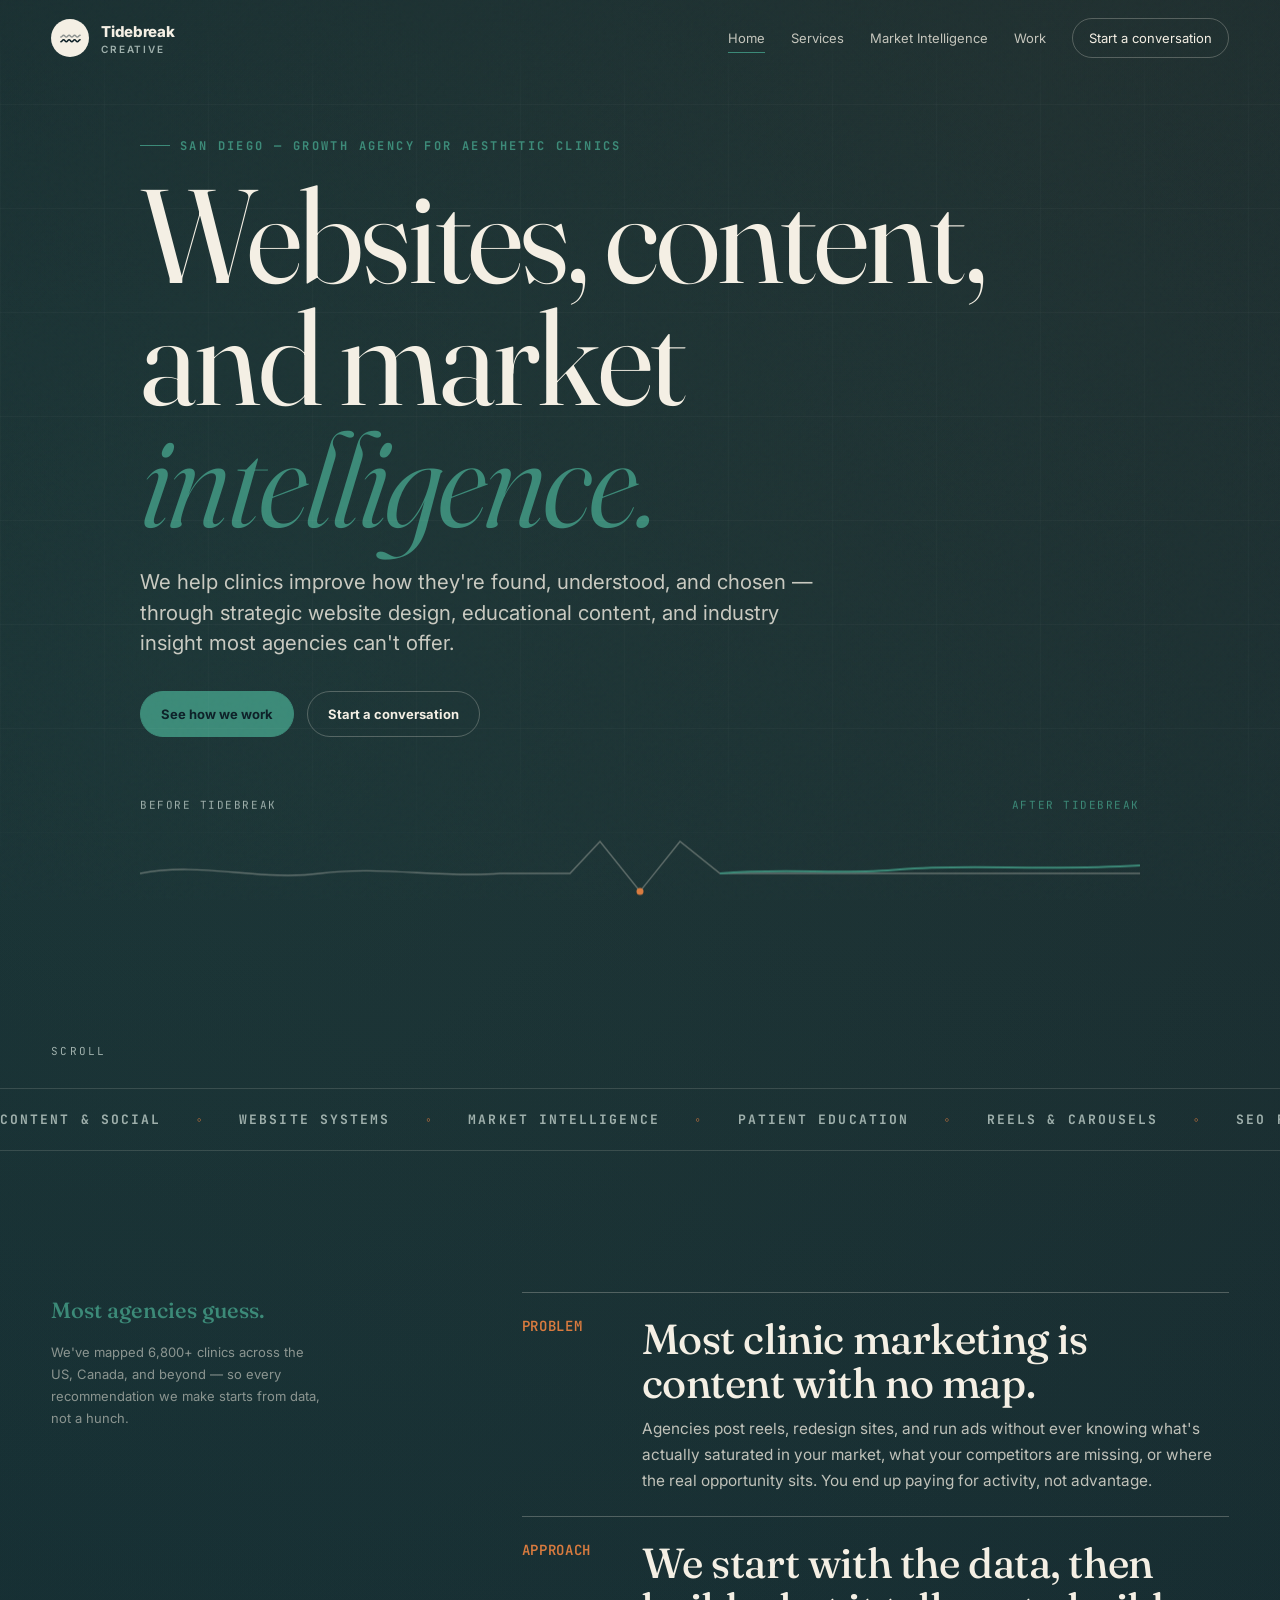
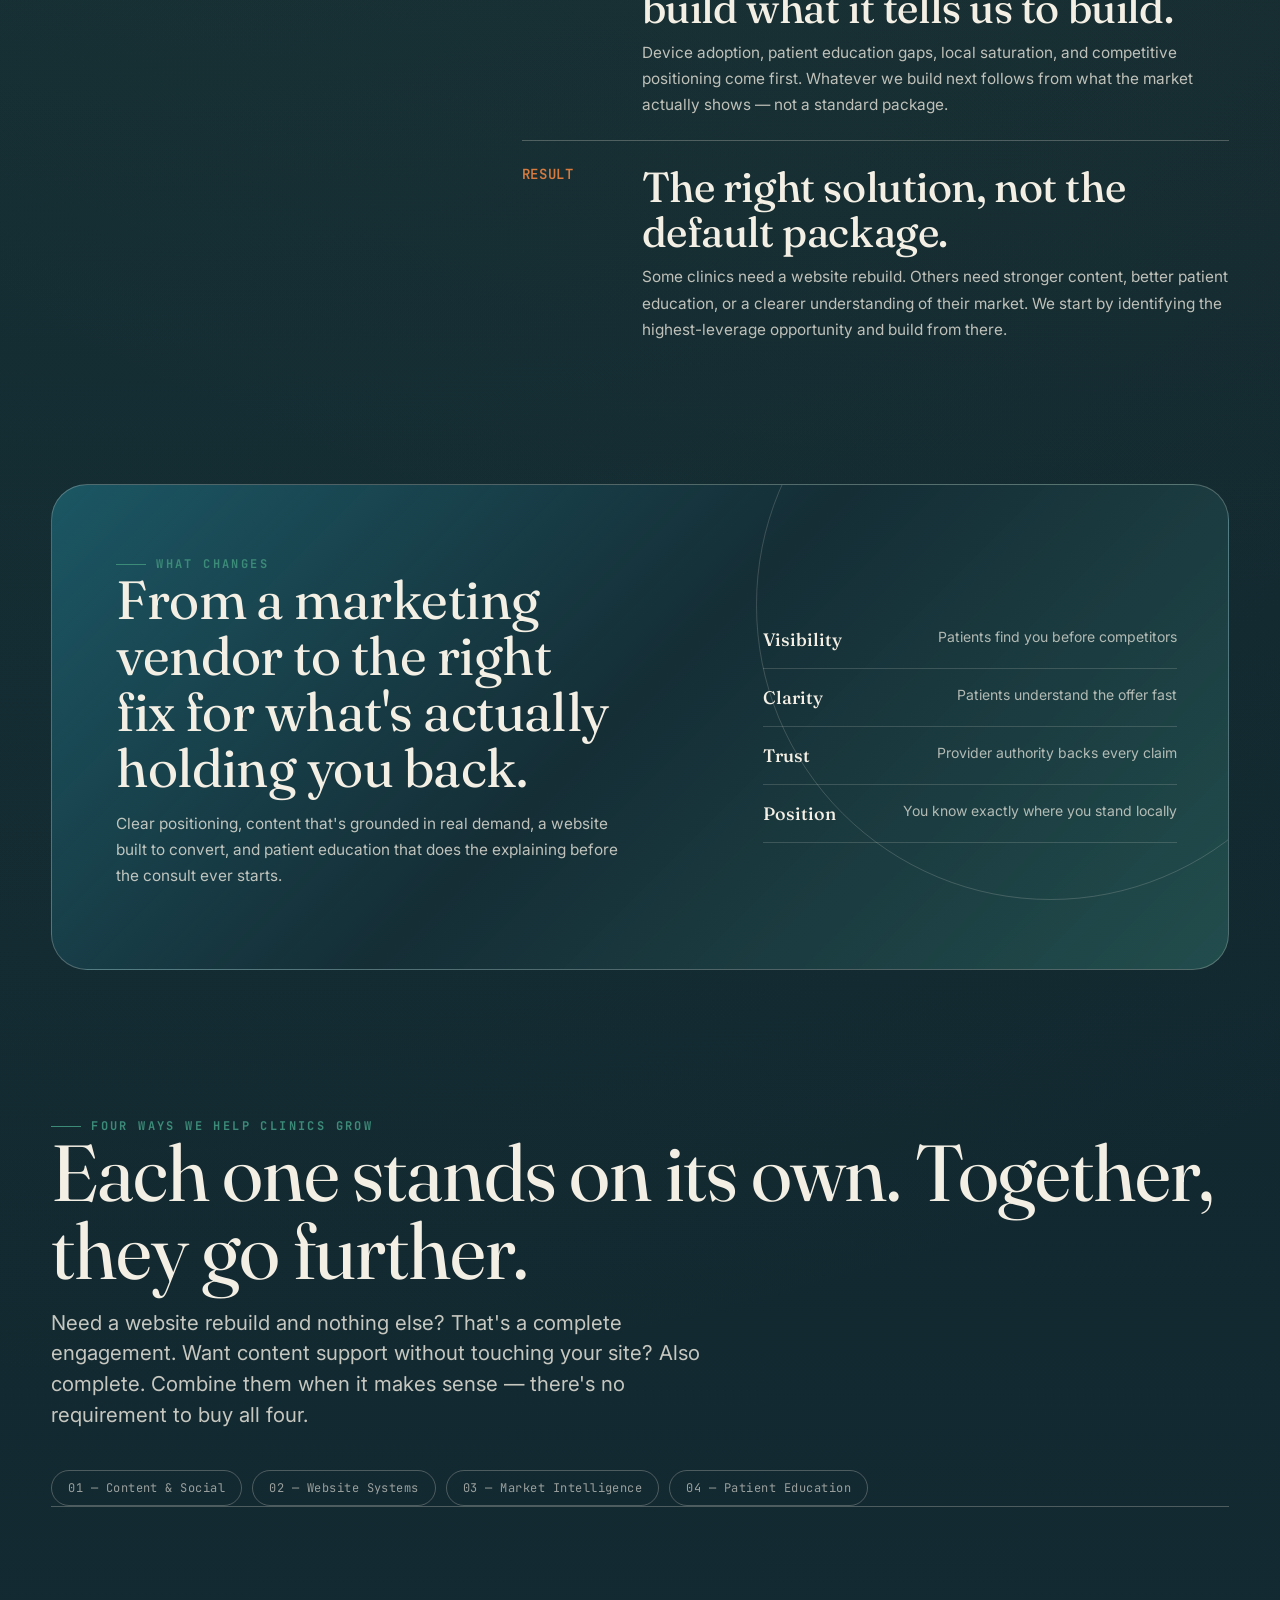
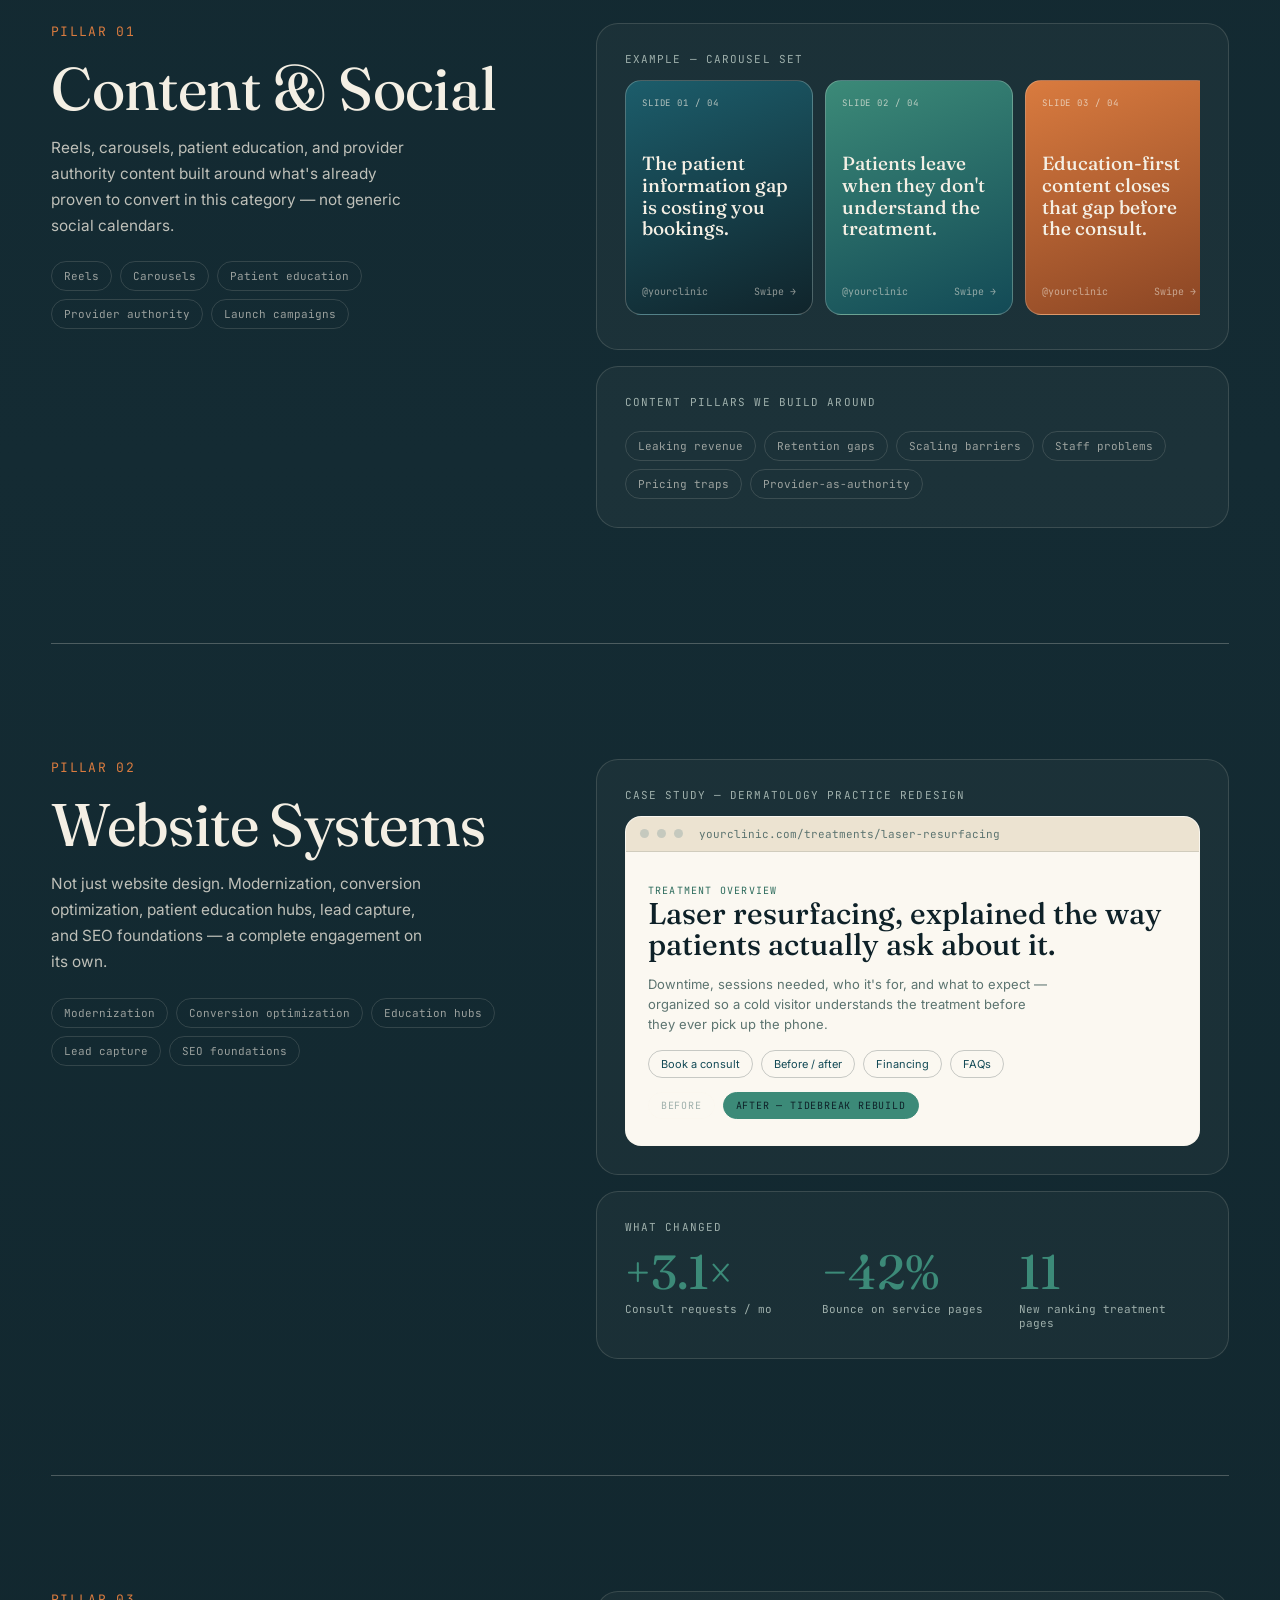
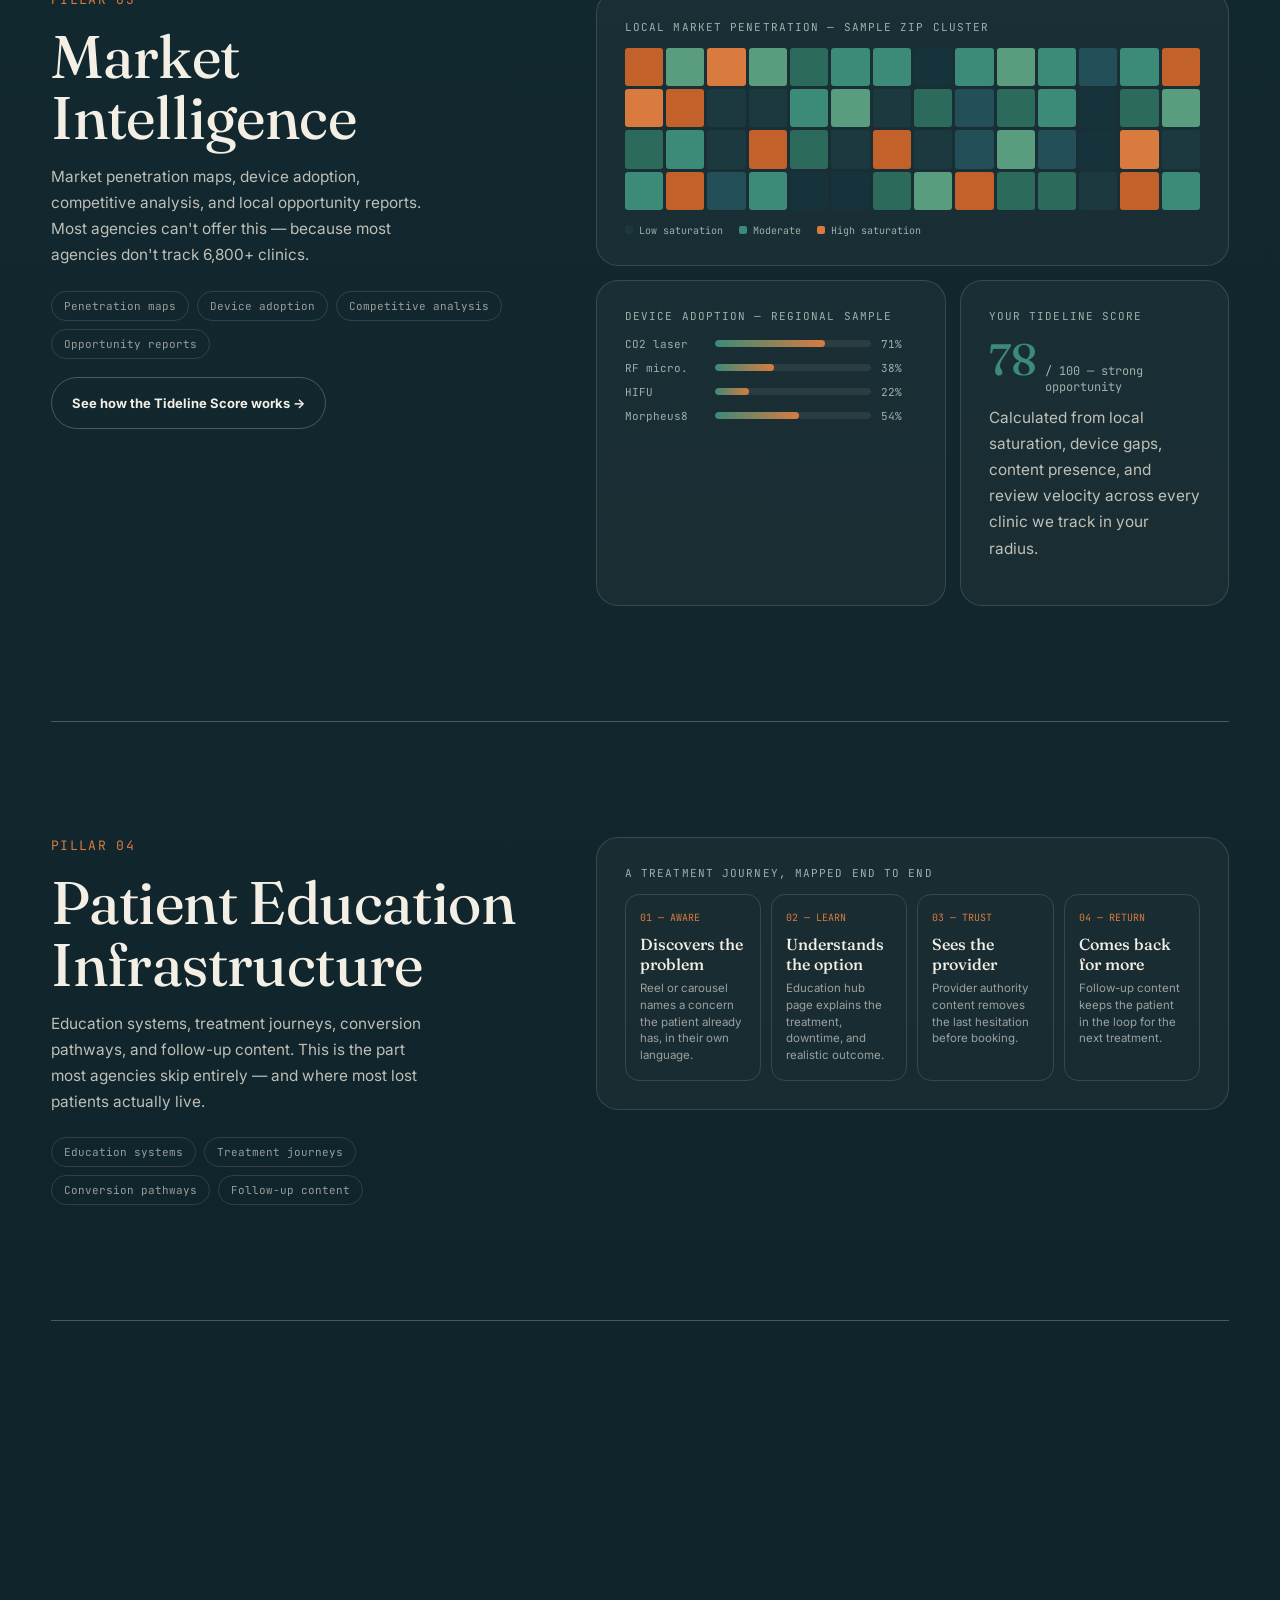
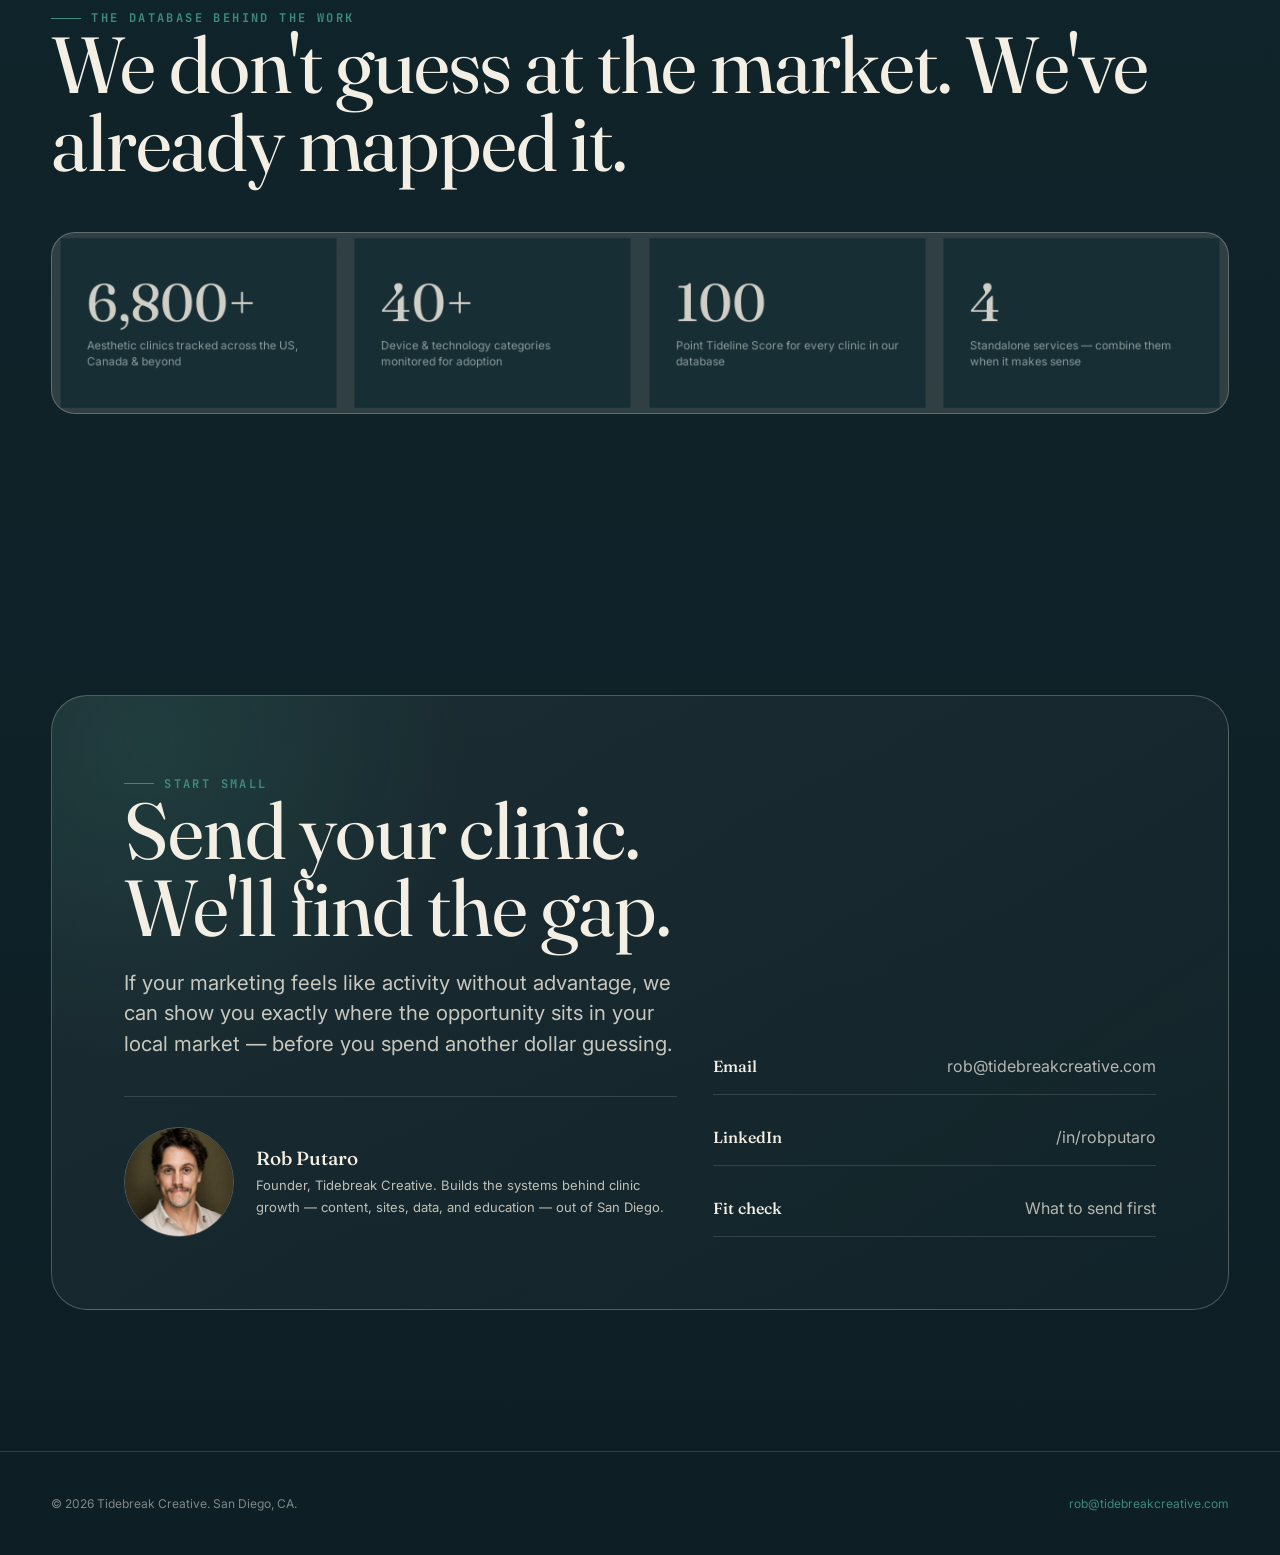
==== commit 88f754b2: "Add files via upload" ====
--- a/index.html
+++ b/index.html
@@ -43,14 +43,14 @@
       <div class="inner hero-grid">
         <div class="hero-copy">
           <span class="eyebrow reveal">San Diego — growth agency for aesthetic clinics</span>
-          <h1 class="display reveal delay-1">We find the <em>gap.</em> Then we close it.</h1>
-          <p class="lead reveal delay-2">We maintain a database of 6,800+ aesthetic clinics, track technology adoption, analyze market saturation, identify opportunity gaps, build websites, and create the content that converts those opportunities into patients.</p>
+          <h1 class="display reveal delay-1">Websites, content, and market <em>intelligence.</em></h1>
+          <p class="lead reveal delay-2">We help clinics improve how they're found, understood, and chosen — through strategic website design, educational content, and industry insight most agencies can't offer.</p>
           <div class="hero-actions reveal delay-3">
             <a class="btn btn-primary" href="services.html">See how we work</a>
             <a class="btn btn-secondary" href="contact.html">Start a conversation</a>
           </div>
         </div>
-        <div class="breakline reveal delay-3" aria-hidden="true">
+        <div class="breakline reveal delay-3" data-parallax="0.12" aria-hidden="true">
           <span class="breakline-label">Before Tidebreak</span>
           <span class="breakline-label right">After Tidebreak</span>
           <svg viewBox="0 0 1000 86" preserveAspectRatio="none">
@@ -88,14 +88,14 @@
             <div class="num">APPROACH</div>
             <div>
               <h3>We start with the data, then build what it tells us to build.</h3>
-              <p>Device adoption, patient education gaps, local saturation, and competitive positioning come first. The website, the content calendar, and the campaign all follow from what the market actually shows.</p>
+              <p>Device adoption, patient education gaps, local saturation, and competitive positioning come first. Whatever we build next follows from what the market actually shows — not a standard package.</p>
             </div>
           </div>
           <div class="editorial-panel reveal delay-2">
             <div class="num">RESULT</div>
             <div>
-              <h3>A growth system, not a vendor relationship.</h3>
-              <p>Content, site, intelligence, and patient education work as one connected system — each one feeding the next — instead of four disconnected line items on an invoice.</p>
+              <h3>The right solution, not the default package.</h3>
+              <p>Some clinics need a website rebuild. Others need stronger content, better patient education, or a clearer understanding of their market. We start by identifying the highest-leverage opportunity and build from there.</p>
             </div>
           </div>
         </div>
@@ -106,7 +106,7 @@
       <div class="inner reveal">
         <div class="tilt-copy">
           <span class="eyebrow">What changes</span>
-          <h2 class="midline">From a marketing vendor to a growth system built on your actual market.</h2>
+          <h2 class="midline">From a marketing vendor to the right fix for what's actually holding you back.</h2>
           <p>Clear positioning, content that's grounded in real demand, a website built to convert, and patient education that does the explaining before the consult ever starts.</p>
         </div>
         <div class="tilt-meter">
@@ -121,8 +121,9 @@
     <!-- ============ PILLARS ============ -->
     <section class="section" id="pillars">
       <div class="inner">
-        <span class="eyebrow reveal">Four pillars, one system</span>
-        <h2 class="headline reveal delay-1">Everything a clinic needs to be seen, understood, and chosen.</h2>
+        <span class="eyebrow reveal">Four ways we help clinics grow</span>
+        <h2 class="headline reveal delay-1">Each one stands on its own. Together, they go further.</h2>
+        <p class="lead reveal delay-2" style="max-width:680px;margin-top:18px;">Need a website rebuild and nothing else? That's a complete engagement. Want content support without touching your site? Also complete. Combine them when it makes sense — there's no requirement to buy all four.</p>
         <div class="pillar-index reveal delay-2">
           <a class="pillar-chip" href="#pillar-1">01 — Content & Social</a>
           <a class="pillar-chip" href="#pillar-2">02 — Website Systems</a>
@@ -132,7 +133,7 @@
 
         <!-- PILLAR 1: CONTENT & SOCIAL -->
         <article class="pillar" id="pillar-1">
-          <div class="pillar-meta reveal">
+          <div class="pillar-meta reveal-left">
             <span class="pillar-num">PILLAR 01</span>
             <h3>Content & Social</h3>
             <p>Reels, carousels, patient education, and provider authority content built around what's already proven to convert in this category — not generic social calendars.</p>
@@ -141,7 +142,7 @@
             </div>
           </div>
           <div class="pillar-proof">
-            <div class="proof-card">
+            <div class="proof-card reveal-scale">
               <span class="proof-label">Example — carousel set</span>
               <div class="carousel-strip">
                 <div class="carousel-slide s1">
@@ -166,7 +167,7 @@
                 </div>
               </div>
             </div>
-            <div class="proof-card">
+            <div class="proof-card reveal-scale delay-1">
               <span class="proof-label">Content pillars we build around</span>
               <div class="pillar-tags">
                 <span>Leaking revenue</span><span>Retention gaps</span><span>Scaling barriers</span><span>Staff problems</span><span>Pricing traps</span><span>Provider-as-authority</span>
@@ -177,16 +178,16 @@
 
         <!-- PILLAR 2: WEBSITE SYSTEMS -->
         <article class="pillar" id="pillar-2">
-          <div class="pillar-meta reveal">
+          <div class="pillar-meta reveal-right">
             <span class="pillar-num">PILLAR 02</span>
             <h3>Website Systems</h3>
-            <p>Not just website design. We treat the site as a conversion system: modernization, patient education hubs, lead capture, and SEO foundations working together.</p>
+            <p>Not just website design. Modernization, conversion optimization, patient education hubs, lead capture, and SEO foundations — a complete engagement on its own.</p>
             <div class="pillar-tags">
               <span>Modernization</span><span>Conversion optimization</span><span>Education hubs</span><span>Lead capture</span><span>SEO foundations</span>
             </div>
           </div>
           <div class="pillar-proof">
-            <div class="proof-card">
+            <div class="proof-card reveal-scale">
               <span class="proof-label">Case study — dermatology practice redesign</span>
               <div class="browser-mock">
                 <div class="browser-chrome">
@@ -210,7 +211,7 @@
                 </div>
               </div>
             </div>
-            <div class="proof-card">
+            <div class="proof-card reveal-scale delay-1">
               <span class="proof-label">What changed</span>
               <div class="case-stats" style="margin-top:0;">
                 <div class="case-stat"><div class="num">+3.1×</div><div class="label">Consult requests / mo</div></div>
@@ -223,18 +224,18 @@
 
         <!-- PILLAR 3: MARKET INTELLIGENCE -->
         <article class="pillar" id="pillar-3">
-          <div class="pillar-meta reveal">
+          <div class="pillar-meta reveal-left">
             <span class="pillar-num">PILLAR 03</span>
             <h3>Market Intelligence</h3>
             <p>Market penetration maps, device adoption, competitive analysis, and local opportunity reports. Most agencies can't offer this — because most agencies don't track 6,800+ clinics.</p>
             <div class="pillar-tags">
               <span>Penetration maps</span><span>Device adoption</span><span>Competitive analysis</span><span>Opportunity reports</span>
             </div>
-            <p style="margin-top:18px;"><a class="btn btn-secondary" href="intelligence.html" style="display:inline-flex;">See the full Tideline Score system →</a></p>
+            <p style="margin-top:18px;"><a class="btn btn-secondary" href="intelligence.html" style="display:inline-flex;">See how the Tideline Score works →</a></p>
           </div>
           <div class="pillar-proof">
             <div class="intel-grid">
-              <div class="proof-card">
+              <div class="proof-card reveal-scale">
                 <span class="proof-label">Local market penetration — sample ZIP cluster</span>
                 <div class="score-map" id="scoreMap"></div>
                 <div class="score-legend">
@@ -243,7 +244,7 @@
                   <span><span class="legend-dot" style="background:#d97b3f;"></span>High saturation</span>
                 </div>
               </div>
-              <div class="proof-card">
+              <div class="proof-card reveal-scale delay-1">
                 <span class="proof-label">Device adoption — regional sample</span>
                 <div class="device-bars">
                   <div class="dbar-row"><span>CO2 laser</span><div class="dbar-track"><div class="dbar-fill" style="width:71%;"></div></div><span>71%</span></div>
@@ -252,7 +253,7 @@
                   <div class="dbar-row"><span>Morpheus8</span><div class="dbar-track"><div class="dbar-fill" style="width:54%;"></div></div><span>54%</span></div>
                 </div>
               </div>
-              <div class="proof-card">
+              <div class="proof-card reveal-scale delay-2">
                 <span class="proof-label">Your Tideline Score</span>
                 <div class="score-stat"><span class="num">78</span><span class="unit">/ 100 — strong opportunity</span></div>
                 <p style="margin-top:10px;">Calculated from local saturation, device gaps, content presence, and review velocity across every clinic we track in your radius.</p>
@@ -263,7 +264,7 @@
 
         <!-- PILLAR 4: PATIENT EDUCATION INFRASTRUCTURE -->
         <article class="pillar" id="pillar-4">
-          <div class="pillar-meta reveal">
+          <div class="pillar-meta reveal-right">
             <span class="pillar-num">PILLAR 04</span>
             <h3>Patient Education Infrastructure</h3>
             <p>Education systems, treatment journeys, conversion pathways, and follow-up content. This is the part most agencies skip entirely — and where most lost patients actually live.</p>
@@ -272,7 +273,7 @@
             </div>
           </div>
           <div class="pillar-proof">
-            <div class="proof-card">
+            <div class="proof-card reveal-scale">
               <span class="proof-label">A treatment journey, mapped end to end</span>
               <div class="journey-rail">
                 <div class="journey-step"><span class="js-num">01 — AWARE</span><h4>Discovers the problem</h4><p>Reel or carousel names a concern the patient already has, in their own language.</p></div>
@@ -292,10 +293,10 @@
         <span class="eyebrow reveal">The database behind the work</span>
         <h2 class="headline reveal delay-1">We don't guess at the market. We've already mapped it.</h2>
         <div class="stat-band reveal delay-2">
-          <div class="stat-cell"><div class="num">6,800+</div><div class="label">Aesthetic clinics tracked across the US, Canada & beyond</div></div>
-          <div class="stat-cell"><div class="num">40+</div><div class="label">Device & technology categories monitored for adoption</div></div>
-          <div class="stat-cell"><div class="num">100</div><div class="label">Point Tideline Score for every clinic in our database</div></div>
-          <div class="stat-cell"><div class="num">4</div><div class="label">Connected service pillars, one growth system</div></div>
+          <div class="stat-cell" data-drift><div class="num">6,800+</div><div class="label">Aesthetic clinics tracked across the US, Canada & beyond</div></div>
+          <div class="stat-cell" data-drift><div class="num">40+</div><div class="label">Device & technology categories monitored for adoption</div></div>
+          <div class="stat-cell" data-drift><div class="num">100</div><div class="label">Point Tideline Score for every clinic in our database</div></div>
+          <div class="stat-cell" data-drift><div class="num">4</div><div class="label">Standalone services — combine them when it makes sense</div></div>
         </div>
       </div>
     </section>
--- a/styles.css
+++ b/styles.css
@@ -664,9 +664,48 @@
 
 .reveal { opacity: 0; transform: translateY(26px); transition: opacity .7s ease, transform .7s cubic-bezier(.2,.7,.2,1); }
 .reveal.in { opacity: 1; transform: translateY(0); }
-.reveal.delay-1 { transition-delay: .08s; }
-.reveal.delay-2 { transition-delay: .16s; }
-.reveal.delay-3 { transition-delay: .24s; }
+.reveal.delay-1, .reveal-left.delay-1, .reveal-right.delay-1, .reveal-scale.delay-1 { transition-delay: .08s; }
+.reveal.delay-2, .reveal-left.delay-2, .reveal-right.delay-2, .reveal-scale.delay-2 { transition-delay: .16s; }
+.reveal.delay-3, .reveal-left.delay-3, .reveal-right.delay-3, .reveal-scale.delay-3 { transition-delay: .24s; }
+
+.reveal-left {
+  opacity: 0;
+  transform: translateX(-72px);
+  transition: opacity .8s ease, transform .8s cubic-bezier(.16,.74,.2,1);
+}
+.reveal-left.in { opacity: 1; transform: translateX(0); }
+
+.reveal-right {
+  opacity: 0;
+  transform: translateX(72px);
+  transition: opacity .8s ease, transform .8s cubic-bezier(.16,.74,.2,1);
+}
+.reveal-right.in { opacity: 1; transform: translateX(0); }
+
+.reveal-scale {
+  opacity: 0;
+  transform: scale(.88) translateY(18px);
+  transition: opacity .75s ease, transform .75s cubic-bezier(.2,.7,.2,1);
+}
+.reveal-scale.in { opacity: 1; transform: scale(1) translateY(0); }
+
+/* continuous parallax/drift elements: base transform set, JS overrides on scroll */
+[data-parallax] { will-change: transform; }
+[data-drift] {
+  will-change: transform, opacity;
+  transition: transform .05s linear, opacity .05s linear;
+  transform: scale(.86);
+  opacity: .25;
+}
+
+@media (prefers-reduced-motion: reduce) {
+  .reveal, .reveal-left, .reveal-right, .reveal-scale {
+    opacity: 1 !important;
+    transform: none !important;
+    transition: none !important;
+  }
+  [data-drift] { opacity: 1 !important; transform: none !important; }
+}
 
 @media (max-width: 980px) {
   .nav-links { display: none; }
@@ -679,6 +718,8 @@
   .sticky-label { position: relative; top: auto; max-width: none; }
   .stat-band { grid-template-columns: repeat(2, 1fr); }
   .journey-rail { grid-template-columns: repeat(2, 1fr); }
+  .reveal-left { transform: translateX(-36px); }
+  .reveal-right { transform: translateX(36px); }
 }
 
 @media (max-width: 560px) {
